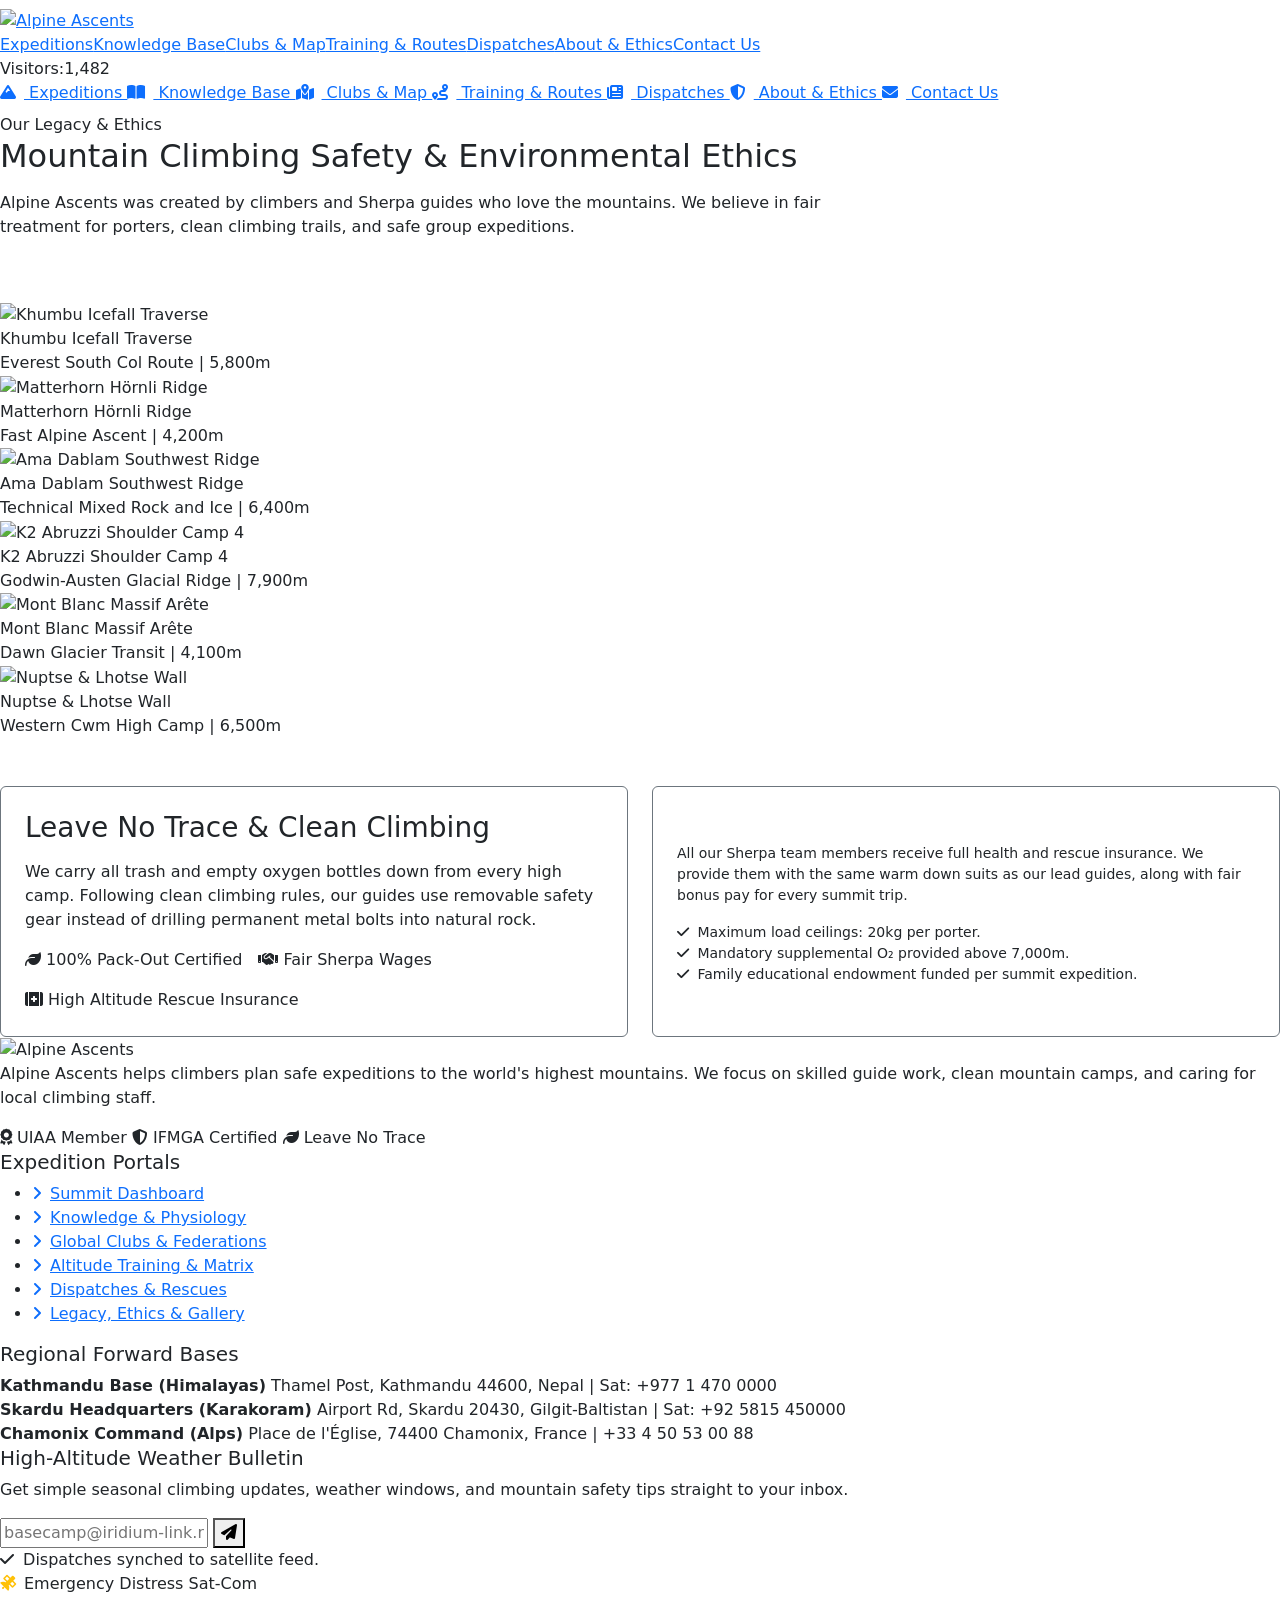
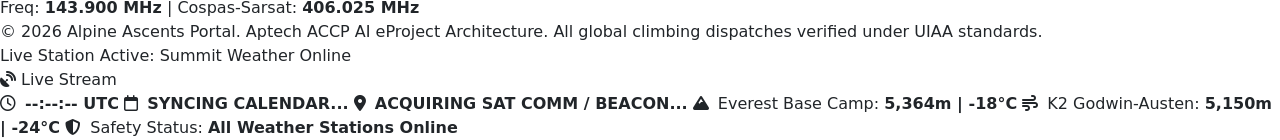
==== about.html @ d7d752aa "Add files via upload" ====
<!DOCTYPE html>
<html lang="en">
<head>
  <meta charset="UTF-8">
  <meta name="viewport" content="width=device-width, initial-scale=1.0">
  <title>Our Legacy, Mountain Ethics & Sherpa Welfare | Alpine Ascents</title>
  <link rel="icon" type="image/x-icon" href="favicon.ico">
  <link rel="icon" type="image/svg+xml" href="assets/img/logos/favicon.svg">
  <link rel="icon" type="image/png" sizes="32x32" href="assets/img/logos/favicon-32.png">
  <link rel="icon" type="image/png" sizes="16x16" href="assets/img/logos/favicon-16.png">
  <link rel="apple-touch-icon" sizes="180x180" href="assets/img/logos/favicon-180.png">
  <link rel="preconnect" href="https://fonts.googleapis.com">
  <link rel="preconnect" href="https://fonts.gstatic.com" crossorigin>
  <link href="https://fonts.googleapis.com/css2?family=Outfit:wght@400;500;600;700;800&family=Work+Sans:wght@400;500;600;700&display=swap" rel="stylesheet">
  <link href="https://cdn.jsdelivr.net/npm/bootstrap@5.3.3/dist/css/bootstrap.min.css" rel="stylesheet">
  <link rel="stylesheet" href="https://cdnjs.cloudflare.com/ajax/libs/font-awesome/6.5.1/css/all.min.css">
  <link rel="stylesheet" href="https://unpkg.com/leaflet@1.9.4/dist/leaflet.css">
  <link rel="stylesheet" href="assets/css/style.css?v=20261029_fix_v3">
  <link rel="stylesheet" href="assets/css/about.css">
</head>
<body>
    <header class="navbar">
    <div class="nav-box">
      <a href="index.html" class="logo-box"  aria-label="Alpine Ascents">
        <img src="assets/img/logos/navbar-logo.svg" alt="Alpine Ascents" class="site-logo">
      </a>
      <nav class="nav-links d-none d-xl-flex">
        <a href="index.html" class="nav-item" data-target="home-page">Expeditions</a>
        <a href="knowledge.html" class="nav-item" data-target="info-page">Knowledge Base</a>
        <a href="clubs.html" class="nav-item" data-target="map-page">Clubs &amp; Map</a>
        <a href="training.html" class="nav-item" data-target="training-page">Training &amp; Routes</a>
        <a href="stories.html" class="nav-item" data-target="stories-page">Dispatches</a>
        <a href="about.html" class="nav-item active" data-target="about-page">About &amp; Ethics</a>
        <a href="contact.html" class="nav-item" data-target="contact-page">Contact Us</a>
      </nav>
      <div class="nav-right-cluster">
        <div class="counter-badge d-none d-sm-flex">
          <span class="dot-yellow"></span>
          <span>Visitors:</span>
          <span id="visitor-counter" class="counter-number">1,482</span>
        </div>
        <button id="menu-button" class="menu-btn d-xl-none" aria-label="Toggle navigation">
          <i class="fa-solid fa-bars"></i>
        </button>
      </div>
      <div id="mobile-menu" class="mobile-box">
        <div class="mobile-counter-box d-sm-none">
          <span class="dot-yellow"></span>
          <span>Visitors: <strong id="mobile-counter" class="counter-number">1,482</strong></span>
        </div>
        <a href="index.html" class="mobile-link" data-target="home-page">
          <i class="fa-solid fa-mountain me-2"></i> Expeditions
        </a>
        <a href="knowledge.html" class="mobile-link" data-target="info-page">
          <i class="fa-solid fa-book-open me-2"></i> Knowledge Base
        </a>
        <a href="clubs.html" class="mobile-link" data-target="map-page">
          <i class="fa-solid fa-map-location-dot me-2"></i> Clubs &amp; Map
        </a>
        <a href="training.html" class="mobile-link" data-target="training-page">
          <i class="fa-solid fa-route me-2"></i> Training &amp; Routes
        </a>
        <a href="stories.html" class="mobile-link" data-target="stories-page">
          <i class="fa-solid fa-newspaper me-2"></i> Dispatches
        </a>
        <a href="about.html" class="mobile-link active" data-target="about-page">
          <i class="fa-solid fa-shield-halved me-2"></i> About &amp; Ethics
        </a>
        <a href="contact.html" class="mobile-link" data-target="contact-page">
          <i class="fa-solid fa-envelope me-2"></i> Contact Us
        </a>
      </div>
    </div>
  </header>
  <main>
    <section id="about-page" class="spa-view-section">
      <div class="section-inner-container">
        <div class="row align-items-center mb-5">
          <div class="col-lg-8">
            <div class="map-headline-label">Our Legacy & Ethics</div>
            <h2 class="section-heading mb-3">Mountain Climbing Safety & Environmental Ethics</h2>
            <p class="article-summary fs-6">
              Alpine Ascents was created by climbers and Sherpa guides who love the mountains. We believe in fair treatment for porters, clean climbing trails, and safe group expeditions.
            </p>
          </div>
        </div>
        <div class="gallery-grid mb-5">
          <div class="gallery-card-item"
               data-title="Khumbu Icefall Traverse"
               data-sub="Everest South Col Route | 5,800m"
               data-range="Khumbu Himal, Mahalangur Range, Nepal"
               data-grade="Alpine Glacial Transit | Grade IV"
               data-altitude="5,800m Base Transit"
               data-safety="Strict 03:00 departure to avoid falling ice and glacier melt. 100% waste pack-out verified."
               data-desc="The Khumbu Icefall is the main passage connecting Everest Base Camp to Camp 1. Climbers cross moving ice blocks and deep crevasses using aluminium ladders early in the morning before the sun melts the ice."
               data-peak="Everest (8,848m)">
            <img src="assets/img/peaks/khumbu.jpg" alt="Khumbu Icefall Traverse">
            <div class="gallery-card-overlay">
              <div class="gallery-photo-title">Khumbu Icefall Traverse</div>
              <div class="gallery-photo-sub">Everest South Col Route | 5,800m</div>
            </div>
          </div>
          <div class="gallery-card-item"
               data-title="Matterhorn Hörnli Ridge"
               data-sub="Fast Alpine Ascent | 4,200m"
               data-range="Pennine Alps, Switzerland &amp; Italy Border"
               data-grade="Mixed Rock &amp; Arête | Grade AD / III+"
               data-altitude="4,478m Summit Pyramidal Massif"
               data-safety="Clean climbing protocol: removable nuts &amp; cams only. Zero permanent rock defacement."
               data-desc="The classic Hornli Ridge has exciting rock climbing along steep steps. After passing the small Solvay emergency hut at 4,003m, climbers use fixed safety ropes to reach the summit, always following clean climbing rules."
               data-peak="Matterhorn (4,478m)">
            <img src="assets/img/peaks/matterhorn.jpg" alt="Matterhorn Hörnli Ridge">
            <div class="gallery-card-overlay">
              <div class="gallery-photo-title">Matterhorn Hörnli Ridge</div>
              <div class="gallery-photo-sub">Fast Alpine Ascent | 4,200m</div>
            </div>
          </div>
          <div class="gallery-card-item"
               data-title="Ama Dablam Southwest Ridge"
               data-sub="Technical Mixed Rock and Ice | 6,400m"
               data-range="Khumbu Himal, Sagarmatha National Park, Nepal"
               data-grade="Steep Granite &amp; Ice | Grade TD / 5.9 / WI4"
               data-altitude="6,812m Technical Summit"
               data-safety="Full end-of-season fixed line recovery. Fair Sherpa wages with shared expedition profit bonuses."
               data-desc="Known as the 'Matterhorn of the Himalayas', Ama Dablam is a beautiful and technical mountain. The route involves steep rock climbing up the Yellow Tower, narrow snow ridges, and ice walls leading to the summit."
               data-peak="Ama Dablam (6,812m)">
            <img src="assets/img/peaks/amadablam.jpg" alt="Ama Dablam Southwest Ridge">
            <div class="gallery-card-overlay">
              <div class="gallery-photo-title">Ama Dablam Southwest Ridge</div>
              <div class="gallery-photo-sub">Technical Mixed Rock and Ice | 6,400m</div>
            </div>
          </div>
          <div class="gallery-card-item"
               data-title="K2 Abruzzi Shoulder Camp 4"
               data-sub="Godwin-Austen Glacial Ridge | 7,900m"
               data-range="Karakoram Range, Gilgit-Baltistan, Pakistan"
               data-grade="Extreme 8000m Siege | Grade VI / Death Zone"
               data-altitude="8,611m Savage Mountain"
               data-safety="Mandatory empty oxygen bottle pack-out. Real-time satellite GPS tracking and radio support."
               data-desc="Located high on the shoulder of K2 above the Black Pyramid, Camp 4 is the final camp before the summit push. Climbers face freezing temperatures and strong winds as they climb through the famous Bottleneck section."
               data-peak="K2 (8,611m)">
            <img src="assets/img/peaks/k2.jpg" alt="K2 Abruzzi Shoulder Camp 4">
            <div class="gallery-card-overlay">
              <div class="gallery-photo-title">K2 Abruzzi Shoulder Camp 4</div>
              <div class="gallery-photo-sub">Godwin-Austen Glacial Ridge | 7,900m</div>
            </div>
          </div>
          <div class="gallery-card-item"
               data-title="Mont Blanc Massif Arête"
               data-sub="Dawn Glacier Transit | 4,100m"
               data-range="Graian Alps, France &amp; Italy Border"
               data-grade="High Alpine Glacial Ridge | Grade PD+"
               data-altitude="4,809m Highest Peak in Western Europe"
               data-safety="Refuge environmental rules. Early dawn climb to avoid falling rocks in the gully."
               data-desc="This famous snow ridge stands high above the Chamonix Valley. Climbers cross snow bridges and wide glaciers while staying roped together for safety."
               data-peak="Mont Blanc (4,810m)">
            <img src="assets/img/peaks/montblanc.jpg" alt="Mont Blanc Massif Arête">
            <div class="gallery-card-overlay">
              <div class="gallery-photo-title">Mont Blanc Massif Arête</div>
              <div class="gallery-photo-sub">Dawn Glacier Transit | 4,100m</div>
            </div>
          </div>
          <div class="gallery-card-item"
               data-title="Nuptse &amp; Lhotse Wall"
               data-sub="Western Cwm High Camp | 6,500m"
               data-range="Mahalangur Himal, Khumbu, Nepal"
               data-grade="Blue Ice Face &amp; Geneva Spur | Grade TD"
               data-altitude="8,516m Lhotse Summit Wall"
               data-safety="Clean Mountain Project waste deposits. Sacred cultural respect for Sherpa cairns."
               data-desc="This massive wall of blue ice stands directly above Camp 2. Climbers use crampons and ice axes to climb the steep frozen slope up to Camp 3 on the way to Everest and Lhotse."
               data-peak="Lhotse (8,516m)">
            <img src="assets/img/peaks/lhotse.jpg" alt="Nuptse &amp; Lhotse Wall">
            <div class="gallery-card-overlay">
              <div class="gallery-photo-title">Nuptse &amp; Lhotse Wall</div>
              <div class="gallery-photo-sub">Western Cwm High Camp | 6,500m</div>
            </div>
          </div>
        </div>
        <div class="calculator-box">
          <div class="row g-4 align-items-stretch">
            <div class="col-lg-6">
              <div class="ethics-card p-4 rounded border border-secondary h-100" 
                   data-title="Leave No Trace &amp; Clean Climbing Charter"
                   data-sub="UIAA Environmental Protection Standard"
                   data-range="Global Eight-Thousanders &amp; Alpine Ranges"
                   data-grade="Environmental Protocol &amp; Zero Footprint"
                   data-altitude="All High Altitude Staging Camps"
                   data-safety="100% Waste Pack-Out | Biopack System | Gear Recovery"
                   data-desc="We carry all trash and empty oxygen bottles down from every high camp. Following clean climbing rules, our guides use removable safety gear instead of drilling permanent metal bolts into natural rock. Every expedition team deposits environmental bonds to guarantee complete ecological restoration of high altitude staging grounds.">
                <h3 class="section-heading fs-3 mb-3">Leave No Trace &amp; Clean Climbing</h3>
                <p class="article-summary mb-3">
                  We carry all trash and empty oxygen bottles down from every high camp. Following clean climbing rules, our guides use removable safety gear instead of drilling permanent metal bolts into natural rock.
                </p>
                <div class="d-flex gap-3 flex-wrap">
                  <div class="article-tag tag-ochre"><i class="fa-solid fa-leaf"></i> 100% Pack-Out Certified</div>
                  <div class="article-tag tag-ochre"><i class="fa-solid fa-handshake"></i> Fair Sherpa Wages</div>
                  <div class="article-tag tag-ochre"><i class="fa-solid fa-kit-medical"></i> High Altitude Rescue Insurance</div>
                </div>
              </div>
            </div>
            <div class="col-lg-6">
              <div class="ethics-card p-4 rounded border border-secondary h-100" 
                   data-title="Sherpa Porter Welfare Protocol"
                   data-sub="Fair Pay, Medical Care &amp; Human Dignity"
                   data-range="Himalayas &amp; Karakoram Expedition Corridors"
                   data-grade="Humanitarian Mountain Charter"
                   data-altitude="Base Camp to High Summit Zones (8,000m+)"
                   data-safety="20kg Load Ceilings | Supplemental O₂ Above 7,000m | Family Educational Endowments"
                   data-desc="All our Sherpa team members receive full health and rescue insurance. We provide them with the same warm down suits as our lead guides, along with fair bonus pay for every summit trip. We enforce a strict 20kg maximum load ceiling per porter, provide mandatory supplemental oxygen above 7,000m, and fund children educational endowments for all staff on our summit expeditions.">
                <h5 class="fw-bold text-white mb-2"><i class="fa-solid fa-mountain-sun text-ochre me-2"></i> Sherpa Porter Welfare Protocol</h5>
                <p class="small mb-3 about-text-lead">
                  All our Sherpa team members receive full health and rescue insurance. We provide them with the same warm down suits as our lead guides, along with fair bonus pay for every summit trip.
                </p>
                <div class="small about-text-body">
                  <i class="fa-solid fa-check text-ochre me-1"></i> Maximum load ceilings: 20kg per porter.<br>
                  <i class="fa-solid fa-check text-ochre me-1"></i> Mandatory supplemental O₂ provided above 7,000m.<br>
                  <i class="fa-solid fa-check text-ochre me-1"></i> Family educational endowment funded per summit expedition.
                </div>
              </div>
            </div>
          </div>
        </div>
      </div>
    </section>
  </main>
  <footer class="footer">
    <div class="footer-grid">
      <div class="footer-about">
        <div class="footer-logo">
          <img src="assets/img/logos/main-logo.svg" alt="Alpine Ascents" class="footer-logo-img">
        </div>
        <p class="footer-text">
          Alpine Ascents helps climbers plan safe expeditions to the world's highest mountains. We focus on skilled guide work, clean mountain camps, and caring for local climbing staff.
        </p>
        <div class="footer-badges">
          <span class="cert-badge"><i class="fa-solid fa-award text-emerald"></i> UIAA Member</span>
          <span class="cert-badge"><i class="fa-solid fa-shield-halved text-emerald"></i> IFMGA Certified</span>
          <span class="cert-badge"><i class="fa-solid fa-leaf text-emerald"></i> Leave No Trace</span>
        </div>
      </div>
      <div class="footer-links">
        <h5 class="footer-title">Expedition Portals</h5>
        <ul class="footer-menu">
          <li><a href="index.html"><i class="fa-solid fa-angle-right me-2 text-emerald"></i>Summit Dashboard</a></li>
          <li><a href="knowledge.html"><i class="fa-solid fa-angle-right me-2 text-emerald"></i>Knowledge &amp; Physiology</a></li>
          <li><a href="clubs.html"><i class="fa-solid fa-angle-right me-2 text-emerald"></i>Global Clubs &amp; Federations</a></li>
          <li><a href="training.html"><i class="fa-solid fa-angle-right me-2 text-emerald"></i>Altitude Training &amp; Matrix</a></li>
          <li><a href="stories.html"><i class="fa-solid fa-angle-right me-2 text-emerald"></i>Dispatches &amp; Rescues</a></li>
          <li><a href="about.html"><i class="fa-solid fa-angle-right me-2 text-emerald"></i>Legacy, Ethics &amp; Gallery</a></li>
        </ul>
      </div>
      <div class="footer-camps">
        <h5 class="footer-title">Regional Forward Bases</h5>
        <div class="camp-item">
          <strong>Kathmandu Base (Himalayas)</strong>
          <span>Thamel Post, Kathmandu 44600, Nepal | Sat: +977 1 470 0000</span>
        </div>
        <div class="camp-item">
          <strong>Skardu Headquarters (Karakoram)</strong>
          <span>Airport Rd, Skardu 20430, Gilgit-Baltistan | Sat: +92 5815 450000</span>
        </div>
        <div class="camp-item">
          <strong>Chamonix Command (Alps)</strong>
          <span>Place de l'Église, 74400 Chamonix, France | +33 4 50 53 00 88</span>
        </div>
      </div>
      <div class="footer-signup">
        <h5 class="footer-title">High-Altitude Weather Bulletin</h5>
        <p class="footer-text">
          Get simple seasonal climbing updates, weather windows, and mountain safety tips straight to your inbox.
        </p>
        <div class="subscribe-box">
          <input type="email" placeholder="basecamp@iridium-link.net" class="subscribe-input" id="email-input">
          <button class="btn-emerald-sm" type="button" onclick="handleSubscribe()"><i class="fa-solid fa-paper-plane"></i></button>
        </div>
        <div id="subscribe-alert" class="sub-alert-text">
          <i class="fa-solid fa-check text-emerald me-1"></i> Dispatches synched to satellite feed.
        </div>
        <div class="alert-box">
          <div class="satcom-label"><i class="fa-solid fa-satellite text-warning me-2"></i>Emergency Distress Sat-Com</div>
          <div class="satcom-freq">Freq: <strong>143.900 MHz</strong> | Cospas-Sarsat: <strong>406.025 MHz</strong></div>
        </div>
      </div>
    </div>
    <div class="footer-bottom">
      <div class="copyright">
        &copy; 2026 Alpine Ascents Portal. Aptech ACCP AI eProject Architecture. All global climbing dispatches verified under UIAA standards.
      </div>
      <div class="status-text">
        <span class="status-indicator-live"></span> Live Station Active: Summit Weather Online
      </div>
    </div>
  </footer>
    <div class="modal fade" id="card-modal" tabindex="-1" aria-hidden="true">
    <div class="modal-dialog modal-dialog-centered modal-dialog-scrollable modal-lg">
      <div class="modal-content modal-dialog-glass p-3 p-md-4">
        <div class="modal-header border-0 pb-0">
          <div>
            <div id="modal-card-tag" class="map-headline-label">High-Altitude Expedition Focus</div>
            <h4 class="modal-title fw-bold text-white mb-1" id="modal-card-title">Card Title</h4>
            <div class="gallery-photo-sub" id="modal-card-subtitle">Route &amp; Altitude</div>
          </div>
          <button type="button" class="btn-close btn-close-white" data-bs-dismiss="modal" aria-label="Close"></button>
        </div>
        <div class="modal-body pt-3">
          <div class="mb-3 text-center" id="modal-card-media-box">
            <img id="modal-card-image" src="" alt="Card Image" class="modal-card-img">
          </div>
          <p class="article-summary fs-6 mb-3" id="modal-card-description">
            Description goes here...
          </p>
          <div class="p-3 rounded border border-secondary mb-2" id="modal-card-meta-box">
            <div class="row g-2 small text-light">
              <div class="col-sm-6" id="modal-meta-range"><strong>Mountain Range:</strong> <span class="text-white">--</span></div>
              <div class="col-sm-6" id="modal-meta-grade"><strong>Technical Grade:</strong> <span class="text-white">--</span></div>
              <div class="col-sm-6" id="modal-meta-altitude"><strong>Peak Elevation:</strong> <span class="text-white">--</span></div>
              <div class="col-sm-6" id="modal-meta-safety"><strong>Ethics &amp; Safety:</strong> <span class="text-white">--</span></div>
            </div>
          </div>
        </div>
        <div class="modal-footer modal-card-footer border-top border-secondary pt-3 pb-0 px-0">
          <div class="d-flex flex-wrap align-items-center justify-content-between gap-3 w-100">
            <span class="small text-muted" id="modal-card-footer-note"><i class="fa-solid fa-shield-halved text-ochre me-1"></i> Verified UIAA Alpine Expedition Protocol</span>
            <div class="modal-btn-cluster d-flex flex-wrap align-items-center gap-2">
              <button type="button" class="btn-outline modal-action-btn-item" data-bs-dismiss="modal">Close</button>
              <button type="button" class="btn-main modal-action-btn-item" id="modal-action-btn">Plan Expedition</button>
            </div>
          </div>
        </div>
      </div>
    </div>
  </div>
  <div class="modal fade" id="booking-modal" tabindex="-1" aria-hidden="true">
    <div class="modal-dialog modal-dialog-centered modal-dialog-scrollable modal-lg">
      <div class="modal-content modal-dialog-glass p-4">
        <div class="modal-header border-0 pb-0">
          <h4 class="modal-title fw-bold text-white">Book High-Altitude Expedition</h4>
          <button type="button" class="btn-close btn-close-white" data-bs-dismiss="modal" aria-label="Close"></button>
        </div>
        <div class="modal-body">
          <form id="booking-form">
            <div class="row g-3">
              <div class="col-md-6">
                <label class="form-label text-muted small fw-semibold">Target Peak</label>
                <select class="input-box" id="peak-dropdown" required>
                  <option value="K2 (8,611m)" selected>K2 / Godwin-Austen (8,611m) [Abruzzi Spur]</option>
                  <option value="Everest (8,848m)">Mount Everest (8,848m) [South Col]</option>
                  <option value="Ama Dablam (6,812m)">Ama Dablam (6,812m) [SW Ridge]</option>
                  <option value="Matterhorn (4,478m)">Matterhorn (4,478m) [H&ouml;rnli Ridge]</option>
                  <option value="Broad Peak (8,051m)">Broad Peak (8,051m) [West Ridge]</option>
                  <option value="Mont Blanc (4,810m)">Mont Blanc (4,810m) [Go&ucirc;ter Ridge]</option>
                  <option value="Lhotse (8,516m)">Lhotse (8,516m) [South Face]</option>
                  <option value="Annapurna I (8,091m)">Annapurna I (8,091m) [North Face]</option>
                </select>
              </div>
              <div class="col-md-6">
                <label class="form-label text-muted small fw-semibold">Expedition Season</label>
                <select class="input-box" required>
                  <option selected>Post-Monsoon Alpine Window (Autumn 2026)</option>
                  <option>Spring 2026 (Pre-Monsoon Window)</option>
                  <option>Summer 2026 (Karakoram Season)</option>
                  <option>Winter 2026/27 (Winter Climbing Season)</option>
                </select>
              </div>
              <div class="col-md-6">
                <label class="form-label text-muted small fw-semibold">Full Legal Name</label>
                <input type="text" class="input-box" placeholder="Reinhold Messner" required>
              </div>
              <div class="col-md-6">
                <label class="form-label text-muted small fw-semibold">Contact Email</label>
                <input type="email" class="input-box" placeholder="lead.guide@chamonix-alpinist.com" required>
              </div>
              <div class="col-12">
                <label class="form-label text-muted small fw-semibold">Prior High-Altitude Experience & Certifications</label>
                <textarea class="input-box" rows="3" placeholder="Detail 7,000m+ ascent logs, technical mixed grades (e.g., WI5/M6), glacier crevasse arrest certs, and alpine endurance history..." required></textarea>
              </div>
              <div class="col-12 text-end mt-4">
                <button type="button" class="btn-outline me-2" data-bs-dismiss="modal">Cancel</button>
                <button type="submit" class="btn-main">Submit Application</button>
              </div>
            </div>
          </form>
          <div id="success-message" class="mt-3 p-3 rounded border border-ochre text-ochre booking-success-box">
            <i class="fa-solid fa-circle-check me-2"></i> Application received. Our Chief Medical & Logistics Officer will review your prior ascent logs within 24 hours.
          </div>
        </div>
      </div>
    </div>
  </div>
  <div class="bottom-bar">
    <div class="bar-label">
      <i class="fa-solid fa-satellite-dish"></i> Live Stream
    </div>
    <div class="bar-scroll">
      <span class="bar-item"><i class="fa-regular fa-clock me-1"></i> <strong id="clock-time">--:--:-- UTC</strong></span>
      <span class="bar-item"><i class="fa-regular fa-calendar me-1"></i> <strong id="clock-date">SYNCING CALENDAR...</strong></span>
      <span class="bar-item"><i class="fa-solid fa-location-dot me-1"></i> <strong id="current-location">ACQUIRING SAT COMM / BEACON...</strong></span>
      <span class="bar-item"><i class="fa-solid fa-mountain me-1"></i> Everest Base Camp: <strong>5,364m | -18°C</strong></span>
      <span class="bar-item"><i class="fa-solid fa-wind me-1"></i> K2 Godwin-Austen: <strong>5,150m | -24°C</strong></span>
      <span class="bar-item"><i class="fa-solid fa-shield-halved me-1"></i> Safety Status: <strong>All Weather Stations Online</strong></span>
    </div>
  </div>
  <script src="https://code.jquery.com/jquery-3.7.1.min.js"></script>
  <script src="https://cdn.jsdelivr.net/npm/bootstrap@5.3.3/dist/js/bootstrap.bundle.min.js"></script>
  <script src="https://unpkg.com/leaflet@1.9.4/dist/leaflet.js"></script>
  <script src="assets/js/main.js?v=20261024_dynamic_v1"></script>
</body>
</html>
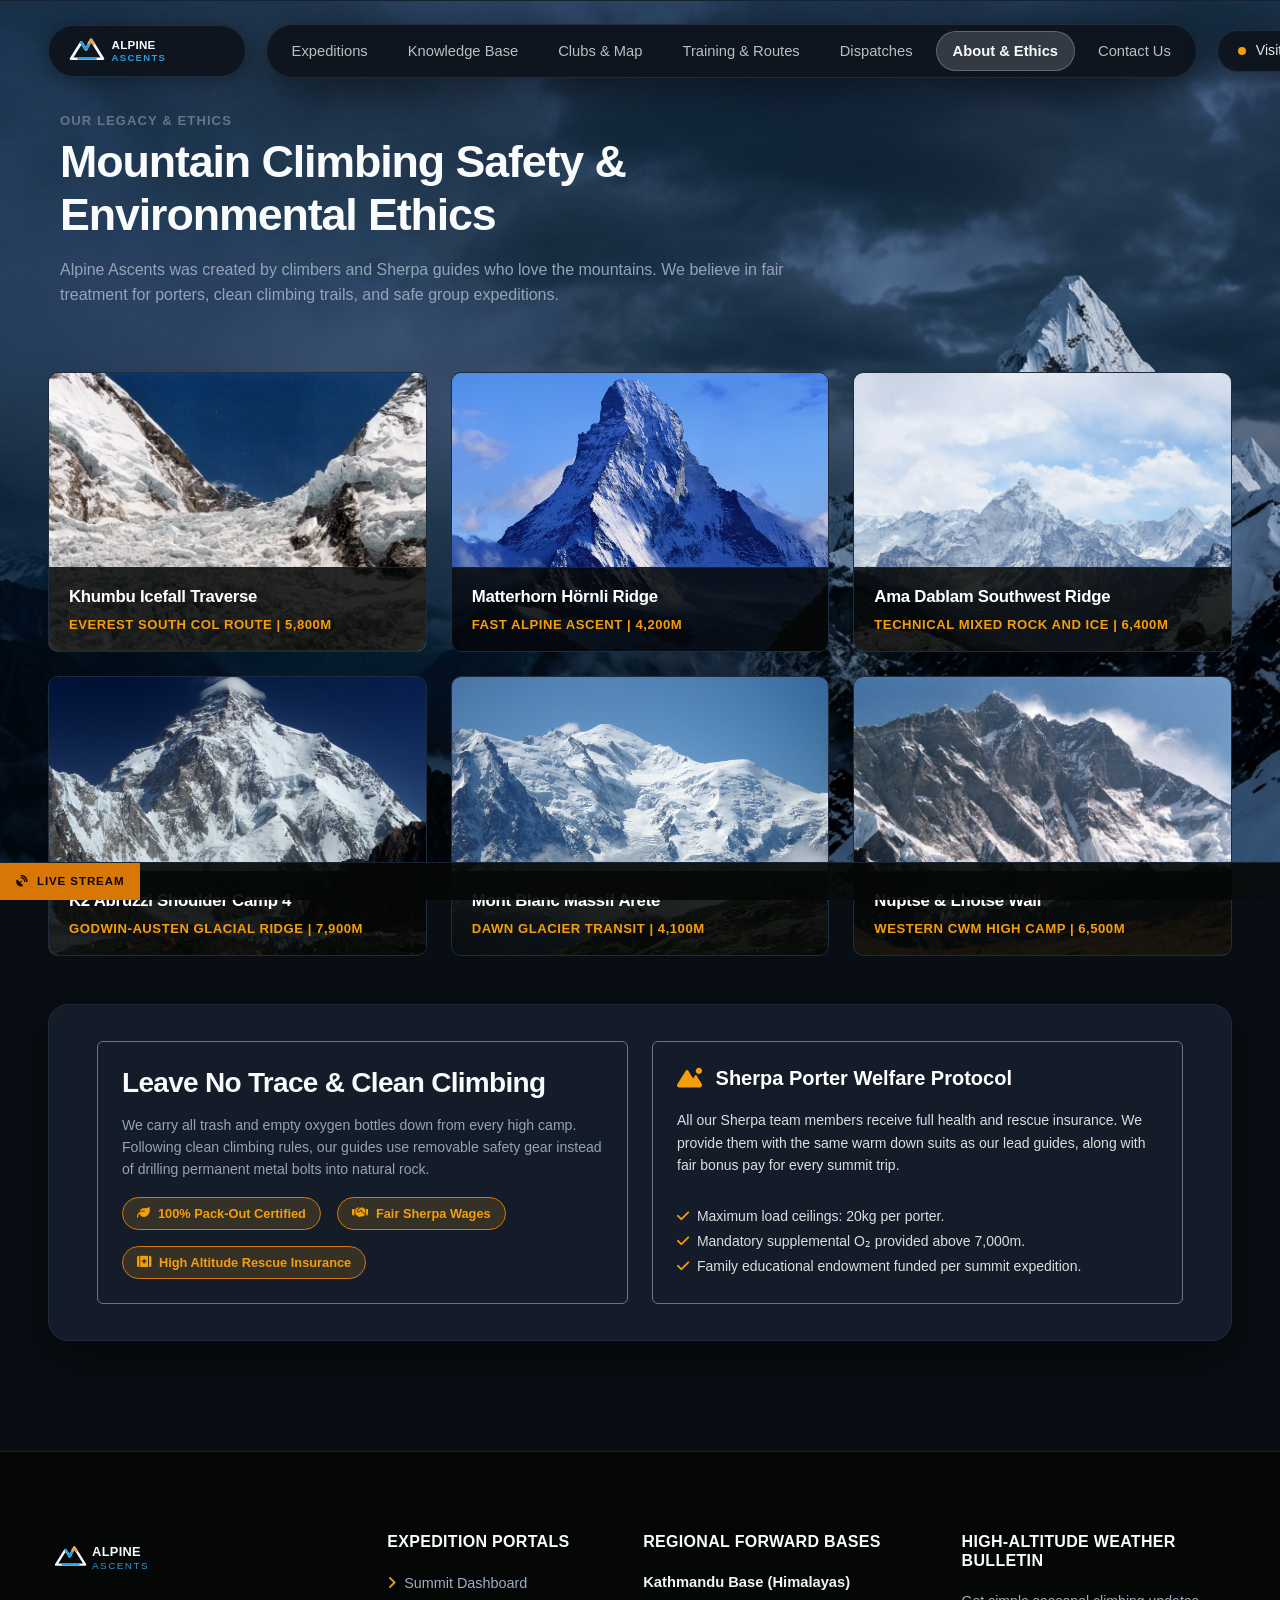
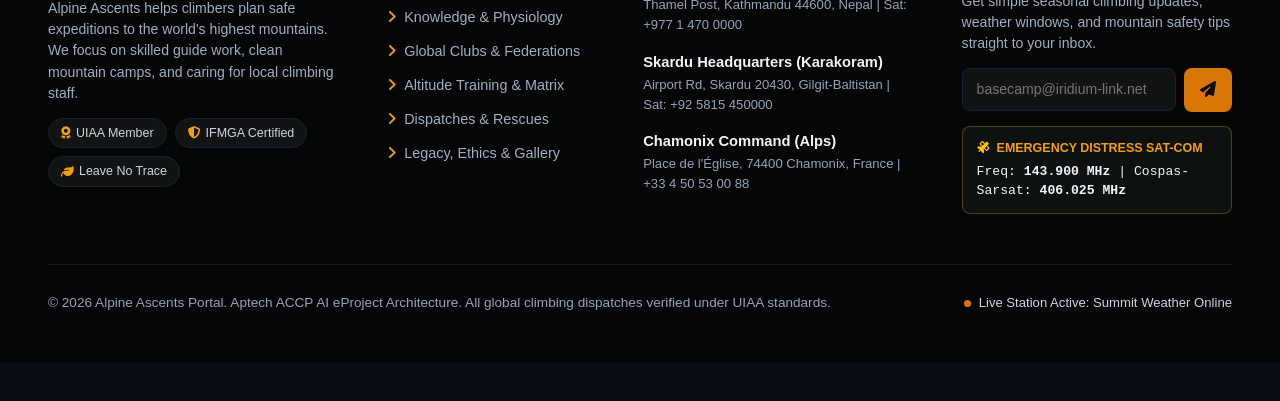
==== commit 73372f00: "Add files via upload" ====
--- a/about.html
+++ b/about.html
@@ -1,408 +1,408 @@
-<!DOCTYPE html>
-<html lang="en">
-<head>
-  <meta charset="UTF-8">
-  <meta name="viewport" content="width=device-width, initial-scale=1.0">
-  <title>Our Legacy, Mountain Ethics & Sherpa Welfare | Alpine Ascents</title>
-  <link rel="icon" type="image/x-icon" href="favicon.ico">
-  <link rel="icon" type="image/svg+xml" href="assets/img/logos/favicon.svg">
-  <link rel="icon" type="image/png" sizes="32x32" href="assets/img/logos/favicon-32.png">
-  <link rel="icon" type="image/png" sizes="16x16" href="assets/img/logos/favicon-16.png">
-  <link rel="apple-touch-icon" sizes="180x180" href="assets/img/logos/favicon-180.png">
-  <link rel="preconnect" href="https://fonts.googleapis.com">
-  <link rel="preconnect" href="https://fonts.gstatic.com" crossorigin>
-  <link href="https://fonts.googleapis.com/css2?family=Outfit:wght@400;500;600;700;800&family=Work+Sans:wght@400;500;600;700&display=swap" rel="stylesheet">
-  <link href="https://cdn.jsdelivr.net/npm/bootstrap@5.3.3/dist/css/bootstrap.min.css" rel="stylesheet">
-  <link rel="stylesheet" href="https://cdnjs.cloudflare.com/ajax/libs/font-awesome/6.5.1/css/all.min.css">
-  <link rel="stylesheet" href="https://unpkg.com/leaflet@1.9.4/dist/leaflet.css">
-  <link rel="stylesheet" href="assets/css/style.css?v=20261029_fix_v3">
-  <link rel="stylesheet" href="assets/css/about.css">
-</head>
-<body>
-    <header class="navbar">
-    <div class="nav-box">
-      <a href="index.html" class="logo-box"  aria-label="Alpine Ascents">
-        <img src="assets/img/logos/navbar-logo.svg" alt="Alpine Ascents" class="site-logo">
-      </a>
-      <nav class="nav-links d-none d-xl-flex">
-        <a href="index.html" class="nav-item" data-target="home-page">Expeditions</a>
-        <a href="knowledge.html" class="nav-item" data-target="info-page">Knowledge Base</a>
-        <a href="clubs.html" class="nav-item" data-target="map-page">Clubs &amp; Map</a>
-        <a href="training.html" class="nav-item" data-target="training-page">Training &amp; Routes</a>
-        <a href="stories.html" class="nav-item" data-target="stories-page">Dispatches</a>
-        <a href="about.html" class="nav-item active" data-target="about-page">About &amp; Ethics</a>
-        <a href="contact.html" class="nav-item" data-target="contact-page">Contact Us</a>
-      </nav>
-      <div class="nav-right-cluster">
-        <div class="counter-badge d-none d-sm-flex">
-          <span class="dot-yellow"></span>
-          <span>Visitors:</span>
-          <span id="visitor-counter" class="counter-number">1,482</span>
-        </div>
-        <button id="menu-button" class="menu-btn d-xl-none" aria-label="Toggle navigation">
-          <i class="fa-solid fa-bars"></i>
-        </button>
-      </div>
-      <div id="mobile-menu" class="mobile-box">
-        <div class="mobile-counter-box d-sm-none">
-          <span class="dot-yellow"></span>
-          <span>Visitors: <strong id="mobile-counter" class="counter-number">1,482</strong></span>
-        </div>
-        <a href="index.html" class="mobile-link" data-target="home-page">
-          <i class="fa-solid fa-mountain me-2"></i> Expeditions
-        </a>
-        <a href="knowledge.html" class="mobile-link" data-target="info-page">
-          <i class="fa-solid fa-book-open me-2"></i> Knowledge Base
-        </a>
-        <a href="clubs.html" class="mobile-link" data-target="map-page">
-          <i class="fa-solid fa-map-location-dot me-2"></i> Clubs &amp; Map
-        </a>
-        <a href="training.html" class="mobile-link" data-target="training-page">
-          <i class="fa-solid fa-route me-2"></i> Training &amp; Routes
-        </a>
-        <a href="stories.html" class="mobile-link" data-target="stories-page">
-          <i class="fa-solid fa-newspaper me-2"></i> Dispatches
-        </a>
-        <a href="about.html" class="mobile-link active" data-target="about-page">
-          <i class="fa-solid fa-shield-halved me-2"></i> About &amp; Ethics
-        </a>
-        <a href="contact.html" class="mobile-link" data-target="contact-page">
-          <i class="fa-solid fa-envelope me-2"></i> Contact Us
-        </a>
-      </div>
-    </div>
-  </header>
-  <main>
-    <section id="about-page" class="spa-view-section">
-      <div class="section-inner-container">
-        <div class="row align-items-center mb-5">
-          <div class="col-lg-8">
-            <div class="map-headline-label">Our Legacy & Ethics</div>
-            <h2 class="section-heading mb-3">Mountain Climbing Safety & Environmental Ethics</h2>
-            <p class="article-summary fs-6">
-              Alpine Ascents was created by climbers and Sherpa guides who love the mountains. We believe in fair treatment for porters, clean climbing trails, and safe group expeditions.
-            </p>
-          </div>
-        </div>
-        <div class="gallery-grid mb-5">
-          <div class="gallery-card-item"
-               data-title="Khumbu Icefall Traverse"
-               data-sub="Everest South Col Route | 5,800m"
-               data-range="Khumbu Himal, Mahalangur Range, Nepal"
-               data-grade="Alpine Glacial Transit | Grade IV"
-               data-altitude="5,800m Base Transit"
-               data-safety="Strict 03:00 departure to avoid falling ice and glacier melt. 100% waste pack-out verified."
-               data-desc="The Khumbu Icefall is the main passage connecting Everest Base Camp to Camp 1. Climbers cross moving ice blocks and deep crevasses using aluminium ladders early in the morning before the sun melts the ice."
-               data-peak="Everest (8,848m)">
-            <img src="assets/img/peaks/khumbu.jpg" alt="Khumbu Icefall Traverse">
-            <div class="gallery-card-overlay">
-              <div class="gallery-photo-title">Khumbu Icefall Traverse</div>
-              <div class="gallery-photo-sub">Everest South Col Route | 5,800m</div>
-            </div>
-          </div>
-          <div class="gallery-card-item"
-               data-title="Matterhorn Hörnli Ridge"
-               data-sub="Fast Alpine Ascent | 4,200m"
-               data-range="Pennine Alps, Switzerland &amp; Italy Border"
-               data-grade="Mixed Rock &amp; Arête | Grade AD / III+"
-               data-altitude="4,478m Summit Pyramidal Massif"
-               data-safety="Clean climbing protocol: removable nuts &amp; cams only. Zero permanent rock defacement."
-               data-desc="The classic Hornli Ridge has exciting rock climbing along steep steps. After passing the small Solvay emergency hut at 4,003m, climbers use fixed safety ropes to reach the summit, always following clean climbing rules."
-               data-peak="Matterhorn (4,478m)">
-            <img src="assets/img/peaks/matterhorn.jpg" alt="Matterhorn Hörnli Ridge">
-            <div class="gallery-card-overlay">
-              <div class="gallery-photo-title">Matterhorn Hörnli Ridge</div>
-              <div class="gallery-photo-sub">Fast Alpine Ascent | 4,200m</div>
-            </div>
-          </div>
-          <div class="gallery-card-item"
-               data-title="Ama Dablam Southwest Ridge"
-               data-sub="Technical Mixed Rock and Ice | 6,400m"
-               data-range="Khumbu Himal, Sagarmatha National Park, Nepal"
-               data-grade="Steep Granite &amp; Ice | Grade TD / 5.9 / WI4"
-               data-altitude="6,812m Technical Summit"
-               data-safety="Full end-of-season fixed line recovery. Fair Sherpa wages with shared expedition profit bonuses."
-               data-desc="Known as the 'Matterhorn of the Himalayas', Ama Dablam is a beautiful and technical mountain. The route involves steep rock climbing up the Yellow Tower, narrow snow ridges, and ice walls leading to the summit."
-               data-peak="Ama Dablam (6,812m)">
-            <img src="assets/img/peaks/amadablam.jpg" alt="Ama Dablam Southwest Ridge">
-            <div class="gallery-card-overlay">
-              <div class="gallery-photo-title">Ama Dablam Southwest Ridge</div>
-              <div class="gallery-photo-sub">Technical Mixed Rock and Ice | 6,400m</div>
-            </div>
-          </div>
-          <div class="gallery-card-item"
-               data-title="K2 Abruzzi Shoulder Camp 4"
-               data-sub="Godwin-Austen Glacial Ridge | 7,900m"
-               data-range="Karakoram Range, Gilgit-Baltistan, Pakistan"
-               data-grade="Extreme 8000m Siege | Grade VI / Death Zone"
-               data-altitude="8,611m Savage Mountain"
-               data-safety="Mandatory empty oxygen bottle pack-out. Real-time satellite GPS tracking and radio support."
-               data-desc="Located high on the shoulder of K2 above the Black Pyramid, Camp 4 is the final camp before the summit push. Climbers face freezing temperatures and strong winds as they climb through the famous Bottleneck section."
-               data-peak="K2 (8,611m)">
-            <img src="assets/img/peaks/k2.jpg" alt="K2 Abruzzi Shoulder Camp 4">
-            <div class="gallery-card-overlay">
-              <div class="gallery-photo-title">K2 Abruzzi Shoulder Camp 4</div>
-              <div class="gallery-photo-sub">Godwin-Austen Glacial Ridge | 7,900m</div>
-            </div>
-          </div>
-          <div class="gallery-card-item"
-               data-title="Mont Blanc Massif Arête"
-               data-sub="Dawn Glacier Transit | 4,100m"
-               data-range="Graian Alps, France &amp; Italy Border"
-               data-grade="High Alpine Glacial Ridge | Grade PD+"
-               data-altitude="4,809m Highest Peak in Western Europe"
-               data-safety="Refuge environmental rules. Early dawn climb to avoid falling rocks in the gully."
-               data-desc="This famous snow ridge stands high above the Chamonix Valley. Climbers cross snow bridges and wide glaciers while staying roped together for safety."
-               data-peak="Mont Blanc (4,810m)">
-            <img src="assets/img/peaks/montblanc.jpg" alt="Mont Blanc Massif Arête">
-            <div class="gallery-card-overlay">
-              <div class="gallery-photo-title">Mont Blanc Massif Arête</div>
-              <div class="gallery-photo-sub">Dawn Glacier Transit | 4,100m</div>
-            </div>
-          </div>
-          <div class="gallery-card-item"
-               data-title="Nuptse &amp; Lhotse Wall"
-               data-sub="Western Cwm High Camp | 6,500m"
-               data-range="Mahalangur Himal, Khumbu, Nepal"
-               data-grade="Blue Ice Face &amp; Geneva Spur | Grade TD"
-               data-altitude="8,516m Lhotse Summit Wall"
-               data-safety="Clean Mountain Project waste deposits. Sacred cultural respect for Sherpa cairns."
-               data-desc="This massive wall of blue ice stands directly above Camp 2. Climbers use crampons and ice axes to climb the steep frozen slope up to Camp 3 on the way to Everest and Lhotse."
-               data-peak="Lhotse (8,516m)">
-            <img src="assets/img/peaks/lhotse.jpg" alt="Nuptse &amp; Lhotse Wall">
-            <div class="gallery-card-overlay">
-              <div class="gallery-photo-title">Nuptse &amp; Lhotse Wall</div>
-              <div class="gallery-photo-sub">Western Cwm High Camp | 6,500m</div>
-            </div>
-          </div>
-        </div>
-        <div class="calculator-box">
-          <div class="row g-4 align-items-stretch">
-            <div class="col-lg-6">
-              <div class="ethics-card p-4 rounded border border-secondary h-100" 
-                   data-title="Leave No Trace &amp; Clean Climbing Charter"
-                   data-sub="UIAA Environmental Protection Standard"
-                   data-range="Global Eight-Thousanders &amp; Alpine Ranges"
-                   data-grade="Environmental Protocol &amp; Zero Footprint"
-                   data-altitude="All High Altitude Staging Camps"
-                   data-safety="100% Waste Pack-Out | Biopack System | Gear Recovery"
-                   data-desc="We carry all trash and empty oxygen bottles down from every high camp. Following clean climbing rules, our guides use removable safety gear instead of drilling permanent metal bolts into natural rock. Every expedition team deposits environmental bonds to guarantee complete ecological restoration of high altitude staging grounds.">
-                <h3 class="section-heading fs-3 mb-3">Leave No Trace &amp; Clean Climbing</h3>
-                <p class="article-summary mb-3">
-                  We carry all trash and empty oxygen bottles down from every high camp. Following clean climbing rules, our guides use removable safety gear instead of drilling permanent metal bolts into natural rock.
-                </p>
-                <div class="d-flex gap-3 flex-wrap">
-                  <div class="article-tag tag-ochre"><i class="fa-solid fa-leaf"></i> 100% Pack-Out Certified</div>
-                  <div class="article-tag tag-ochre"><i class="fa-solid fa-handshake"></i> Fair Sherpa Wages</div>
-                  <div class="article-tag tag-ochre"><i class="fa-solid fa-kit-medical"></i> High Altitude Rescue Insurance</div>
-                </div>
-              </div>
-            </div>
-            <div class="col-lg-6">
-              <div class="ethics-card p-4 rounded border border-secondary h-100" 
-                   data-title="Sherpa Porter Welfare Protocol"
-                   data-sub="Fair Pay, Medical Care &amp; Human Dignity"
-                   data-range="Himalayas &amp; Karakoram Expedition Corridors"
-                   data-grade="Humanitarian Mountain Charter"
-                   data-altitude="Base Camp to High Summit Zones (8,000m+)"
-                   data-safety="20kg Load Ceilings | Supplemental O₂ Above 7,000m | Family Educational Endowments"
-                   data-desc="All our Sherpa team members receive full health and rescue insurance. We provide them with the same warm down suits as our lead guides, along with fair bonus pay for every summit trip. We enforce a strict 20kg maximum load ceiling per porter, provide mandatory supplemental oxygen above 7,000m, and fund children educational endowments for all staff on our summit expeditions.">
-                <h5 class="fw-bold text-white mb-2"><i class="fa-solid fa-mountain-sun text-ochre me-2"></i> Sherpa Porter Welfare Protocol</h5>
-                <p class="small mb-3 about-text-lead">
-                  All our Sherpa team members receive full health and rescue insurance. We provide them with the same warm down suits as our lead guides, along with fair bonus pay for every summit trip.
-                </p>
-                <div class="small about-text-body">
-                  <i class="fa-solid fa-check text-ochre me-1"></i> Maximum load ceilings: 20kg per porter.<br>
-                  <i class="fa-solid fa-check text-ochre me-1"></i> Mandatory supplemental O₂ provided above 7,000m.<br>
-                  <i class="fa-solid fa-check text-ochre me-1"></i> Family educational endowment funded per summit expedition.
-                </div>
-              </div>
-            </div>
-          </div>
-        </div>
-      </div>
-    </section>
-  </main>
-  <footer class="footer">
-    <div class="footer-grid">
-      <div class="footer-about">
-        <div class="footer-logo">
-          <img src="assets/img/logos/main-logo.svg" alt="Alpine Ascents" class="footer-logo-img">
-        </div>
-        <p class="footer-text">
-          Alpine Ascents helps climbers plan safe expeditions to the world's highest mountains. We focus on skilled guide work, clean mountain camps, and caring for local climbing staff.
-        </p>
-        <div class="footer-badges">
-          <span class="cert-badge"><i class="fa-solid fa-award text-emerald"></i> UIAA Member</span>
-          <span class="cert-badge"><i class="fa-solid fa-shield-halved text-emerald"></i> IFMGA Certified</span>
-          <span class="cert-badge"><i class="fa-solid fa-leaf text-emerald"></i> Leave No Trace</span>
-        </div>
-      </div>
-      <div class="footer-links">
-        <h5 class="footer-title">Expedition Portals</h5>
-        <ul class="footer-menu">
-          <li><a href="index.html"><i class="fa-solid fa-angle-right me-2 text-emerald"></i>Summit Dashboard</a></li>
-          <li><a href="knowledge.html"><i class="fa-solid fa-angle-right me-2 text-emerald"></i>Knowledge &amp; Physiology</a></li>
-          <li><a href="clubs.html"><i class="fa-solid fa-angle-right me-2 text-emerald"></i>Global Clubs &amp; Federations</a></li>
-          <li><a href="training.html"><i class="fa-solid fa-angle-right me-2 text-emerald"></i>Altitude Training &amp; Matrix</a></li>
-          <li><a href="stories.html"><i class="fa-solid fa-angle-right me-2 text-emerald"></i>Dispatches &amp; Rescues</a></li>
-          <li><a href="about.html"><i class="fa-solid fa-angle-right me-2 text-emerald"></i>Legacy, Ethics &amp; Gallery</a></li>
-        </ul>
-      </div>
-      <div class="footer-camps">
-        <h5 class="footer-title">Regional Forward Bases</h5>
-        <div class="camp-item">
-          <strong>Kathmandu Base (Himalayas)</strong>
-          <span>Thamel Post, Kathmandu 44600, Nepal | Sat: +977 1 470 0000</span>
-        </div>
-        <div class="camp-item">
-          <strong>Skardu Headquarters (Karakoram)</strong>
-          <span>Airport Rd, Skardu 20430, Gilgit-Baltistan | Sat: +92 5815 450000</span>
-        </div>
-        <div class="camp-item">
-          <strong>Chamonix Command (Alps)</strong>
-          <span>Place de l'Église, 74400 Chamonix, France | +33 4 50 53 00 88</span>
-        </div>
-      </div>
-      <div class="footer-signup">
-        <h5 class="footer-title">High-Altitude Weather Bulletin</h5>
-        <p class="footer-text">
-          Get simple seasonal climbing updates, weather windows, and mountain safety tips straight to your inbox.
-        </p>
-        <div class="subscribe-box">
-          <input type="email" placeholder="basecamp@iridium-link.net" class="subscribe-input" id="email-input">
-          <button class="btn-emerald-sm" type="button" onclick="handleSubscribe()"><i class="fa-solid fa-paper-plane"></i></button>
-        </div>
-        <div id="subscribe-alert" class="sub-alert-text">
-          <i class="fa-solid fa-check text-emerald me-1"></i> Dispatches synched to satellite feed.
-        </div>
-        <div class="alert-box">
-          <div class="satcom-label"><i class="fa-solid fa-satellite text-warning me-2"></i>Emergency Distress Sat-Com</div>
-          <div class="satcom-freq">Freq: <strong>143.900 MHz</strong> | Cospas-Sarsat: <strong>406.025 MHz</strong></div>
-        </div>
-      </div>
-    </div>
-    <div class="footer-bottom">
-      <div class="copyright">
-        &copy; 2026 Alpine Ascents Portal. Aptech ACCP AI eProject Architecture. All global climbing dispatches verified under UIAA standards.
-      </div>
-      <div class="status-text">
-        <span class="status-indicator-live"></span> Live Station Active: Summit Weather Online
-      </div>
-    </div>
-  </footer>
-    <div class="modal fade" id="card-modal" tabindex="-1" aria-hidden="true">
-    <div class="modal-dialog modal-dialog-centered modal-dialog-scrollable modal-lg">
-      <div class="modal-content modal-dialog-glass p-3 p-md-4">
-        <div class="modal-header border-0 pb-0">
-          <div>
-            <div id="modal-card-tag" class="map-headline-label">High-Altitude Expedition Focus</div>
-            <h4 class="modal-title fw-bold text-white mb-1" id="modal-card-title">Card Title</h4>
-            <div class="gallery-photo-sub" id="modal-card-subtitle">Route &amp; Altitude</div>
-          </div>
-          <button type="button" class="btn-close btn-close-white" data-bs-dismiss="modal" aria-label="Close"></button>
-        </div>
-        <div class="modal-body pt-3">
-          <div class="mb-3 text-center" id="modal-card-media-box">
-            <img id="modal-card-image" src="" alt="Card Image" class="modal-card-img">
-          </div>
-          <p class="article-summary fs-6 mb-3" id="modal-card-description">
-            Description goes here...
-          </p>
-          <div class="p-3 rounded border border-secondary mb-2" id="modal-card-meta-box">
-            <div class="row g-2 small text-light">
-              <div class="col-sm-6" id="modal-meta-range"><strong>Mountain Range:</strong> <span class="text-white">--</span></div>
-              <div class="col-sm-6" id="modal-meta-grade"><strong>Technical Grade:</strong> <span class="text-white">--</span></div>
-              <div class="col-sm-6" id="modal-meta-altitude"><strong>Peak Elevation:</strong> <span class="text-white">--</span></div>
-              <div class="col-sm-6" id="modal-meta-safety"><strong>Ethics &amp; Safety:</strong> <span class="text-white">--</span></div>
-            </div>
-          </div>
-        </div>
-        <div class="modal-footer modal-card-footer border-top border-secondary pt-3 pb-0 px-0">
-          <div class="d-flex flex-wrap align-items-center justify-content-between gap-3 w-100">
-            <span class="small text-muted" id="modal-card-footer-note"><i class="fa-solid fa-shield-halved text-ochre me-1"></i> Verified UIAA Alpine Expedition Protocol</span>
-            <div class="modal-btn-cluster d-flex flex-wrap align-items-center gap-2">
-              <button type="button" class="btn-outline modal-action-btn-item" data-bs-dismiss="modal">Close</button>
-              <button type="button" class="btn-main modal-action-btn-item" id="modal-action-btn">Plan Expedition</button>
-            </div>
-          </div>
-        </div>
-      </div>
-    </div>
-  </div>
-  <div class="modal fade" id="booking-modal" tabindex="-1" aria-hidden="true">
-    <div class="modal-dialog modal-dialog-centered modal-dialog-scrollable modal-lg">
-      <div class="modal-content modal-dialog-glass p-4">
-        <div class="modal-header border-0 pb-0">
-          <h4 class="modal-title fw-bold text-white">Book High-Altitude Expedition</h4>
-          <button type="button" class="btn-close btn-close-white" data-bs-dismiss="modal" aria-label="Close"></button>
-        </div>
-        <div class="modal-body">
-          <form id="booking-form">
-            <div class="row g-3">
-              <div class="col-md-6">
-                <label class="form-label text-muted small fw-semibold">Target Peak</label>
-                <select class="input-box" id="peak-dropdown" required>
-                  <option value="K2 (8,611m)" selected>K2 / Godwin-Austen (8,611m) [Abruzzi Spur]</option>
-                  <option value="Everest (8,848m)">Mount Everest (8,848m) [South Col]</option>
-                  <option value="Ama Dablam (6,812m)">Ama Dablam (6,812m) [SW Ridge]</option>
-                  <option value="Matterhorn (4,478m)">Matterhorn (4,478m) [H&ouml;rnli Ridge]</option>
-                  <option value="Broad Peak (8,051m)">Broad Peak (8,051m) [West Ridge]</option>
-                  <option value="Mont Blanc (4,810m)">Mont Blanc (4,810m) [Go&ucirc;ter Ridge]</option>
-                  <option value="Lhotse (8,516m)">Lhotse (8,516m) [South Face]</option>
-                  <option value="Annapurna I (8,091m)">Annapurna I (8,091m) [North Face]</option>
-                </select>
-              </div>
-              <div class="col-md-6">
-                <label class="form-label text-muted small fw-semibold">Expedition Season</label>
-                <select class="input-box" required>
-                  <option selected>Post-Monsoon Alpine Window (Autumn 2026)</option>
-                  <option>Spring 2026 (Pre-Monsoon Window)</option>
-                  <option>Summer 2026 (Karakoram Season)</option>
-                  <option>Winter 2026/27 (Winter Climbing Season)</option>
-                </select>
-              </div>
-              <div class="col-md-6">
-                <label class="form-label text-muted small fw-semibold">Full Legal Name</label>
-                <input type="text" class="input-box" placeholder="Reinhold Messner" required>
-              </div>
-              <div class="col-md-6">
-                <label class="form-label text-muted small fw-semibold">Contact Email</label>
-                <input type="email" class="input-box" placeholder="lead.guide@chamonix-alpinist.com" required>
-              </div>
-              <div class="col-12">
-                <label class="form-label text-muted small fw-semibold">Prior High-Altitude Experience & Certifications</label>
-                <textarea class="input-box" rows="3" placeholder="Detail 7,000m+ ascent logs, technical mixed grades (e.g., WI5/M6), glacier crevasse arrest certs, and alpine endurance history..." required></textarea>
-              </div>
-              <div class="col-12 text-end mt-4">
-                <button type="button" class="btn-outline me-2" data-bs-dismiss="modal">Cancel</button>
-                <button type="submit" class="btn-main">Submit Application</button>
-              </div>
-            </div>
-          </form>
-          <div id="success-message" class="mt-3 p-3 rounded border border-ochre text-ochre booking-success-box">
-            <i class="fa-solid fa-circle-check me-2"></i> Application received. Our Chief Medical & Logistics Officer will review your prior ascent logs within 24 hours.
-          </div>
-        </div>
-      </div>
-    </div>
-  </div>
-  <div class="bottom-bar">
-    <div class="bar-label">
-      <i class="fa-solid fa-satellite-dish"></i> Live Stream
-    </div>
-    <div class="bar-scroll">
-      <span class="bar-item"><i class="fa-regular fa-clock me-1"></i> <strong id="clock-time">--:--:-- UTC</strong></span>
-      <span class="bar-item"><i class="fa-regular fa-calendar me-1"></i> <strong id="clock-date">SYNCING CALENDAR...</strong></span>
-      <span class="bar-item"><i class="fa-solid fa-location-dot me-1"></i> <strong id="current-location">ACQUIRING SAT COMM / BEACON...</strong></span>
-      <span class="bar-item"><i class="fa-solid fa-mountain me-1"></i> Everest Base Camp: <strong>5,364m | -18°C</strong></span>
-      <span class="bar-item"><i class="fa-solid fa-wind me-1"></i> K2 Godwin-Austen: <strong>5,150m | -24°C</strong></span>
-      <span class="bar-item"><i class="fa-solid fa-shield-halved me-1"></i> Safety Status: <strong>All Weather Stations Online</strong></span>
-    </div>
-  </div>
-  <script src="https://code.jquery.com/jquery-3.7.1.min.js"></script>
-  <script src="https://cdn.jsdelivr.net/npm/bootstrap@5.3.3/dist/js/bootstrap.bundle.min.js"></script>
-  <script src="https://unpkg.com/leaflet@1.9.4/dist/leaflet.js"></script>
-  <script src="assets/js/main.js?v=20261024_dynamic_v1"></script>
-</body>
-</html>
+<!DOCTYPE html>
+<html lang="en">
+<head>
+  <meta charset="UTF-8">
+  <meta name="viewport" content="width=device-width, initial-scale=1.0">
+  <title>Our Legacy, Mountain Ethics & Sherpa Welfare | Alpine Ascents</title>
+  <link rel="icon" type="image/x-icon" href="favicon.ico">
+  <link rel="icon" type="image/svg+xml" href="assets/img/logos/favicon.svg">
+  <link rel="icon" type="image/png" sizes="32x32" href="assets/img/logos/favicon-32.png">
+  <link rel="icon" type="image/png" sizes="16x16" href="assets/img/logos/favicon-16.png">
+  <link rel="apple-touch-icon" sizes="180x180" href="assets/img/logos/favicon-180.png">
+  <link rel="preconnect" href="https://fonts.googleapis.com">
+  <link rel="preconnect" href="https://fonts.gstatic.com" crossorigin>
+  <link href="https://fonts.googleapis.com/css2?family=Outfit:wght@400;500;600;700;800&family=Work+Sans:wght@400;500;600;700&display=swap" rel="stylesheet">
+  <link href="https://cdn.jsdelivr.net/npm/bootstrap@5.3.3/dist/css/bootstrap.min.css" rel="stylesheet">
+  <link rel="stylesheet" href="https://cdnjs.cloudflare.com/ajax/libs/font-awesome/6.5.1/css/all.min.css">
+  <link rel="stylesheet" href="https://unpkg.com/leaflet@1.9.4/dist/leaflet.css">
+  <link rel="stylesheet" href="assets/css/style.css?v=20261103_mobile_v4">
+  <link rel="stylesheet" href="assets/css/about.css?v=20261103_mobile_v4">
+</head>
+<body>
+    <header class="navbar">
+    <div class="nav-box">
+      <a href="index.html" class="logo-box"  aria-label="Alpine Ascents">
+        <img src="assets/img/logos/navbar-logo.svg" alt="Alpine Ascents" class="site-logo">
+      </a>
+      <nav class="nav-links d-none d-xl-flex">
+        <a href="index.html" class="nav-item" data-target="home-page">Expeditions</a>
+        <a href="knowledge.html" class="nav-item" data-target="info-page">Knowledge Base</a>
+        <a href="clubs.html" class="nav-item" data-target="map-page">Clubs &amp; Map</a>
+        <a href="training.html" class="nav-item" data-target="training-page">Training &amp; Routes</a>
+        <a href="stories.html" class="nav-item" data-target="stories-page">Dispatches</a>
+        <a href="about.html" class="nav-item active" data-target="about-page">About &amp; Ethics</a>
+        <a href="contact.html" class="nav-item" data-target="contact-page">Contact Us</a>
+      </nav>
+      <div class="nav-right-cluster">
+        <div class="counter-badge d-none d-sm-flex">
+          <span class="dot-yellow"></span>
+          <span>Visitors:</span>
+          <span id="visitor-counter" class="counter-number">1,482</span>
+        </div>
+        <button id="menu-button" class="menu-btn d-xl-none" aria-label="Toggle navigation">
+          <i class="fa-solid fa-bars"></i>
+        </button>
+      </div>
+      <div id="mobile-menu" class="mobile-box">
+        <div class="mobile-counter-box d-sm-none">
+          <span class="dot-yellow"></span>
+          <span>Visitors: <strong id="mobile-counter" class="counter-number">1,482</strong></span>
+        </div>
+        <a href="index.html" class="mobile-link" data-target="home-page">
+          <i class="fa-solid fa-mountain me-2"></i> Expeditions
+        </a>
+        <a href="knowledge.html" class="mobile-link" data-target="info-page">
+          <i class="fa-solid fa-book-open me-2"></i> Knowledge Base
+        </a>
+        <a href="clubs.html" class="mobile-link" data-target="map-page">
+          <i class="fa-solid fa-map-location-dot me-2"></i> Clubs &amp; Map
+        </a>
+        <a href="training.html" class="mobile-link" data-target="training-page">
+          <i class="fa-solid fa-route me-2"></i> Training &amp; Routes
+        </a>
+        <a href="stories.html" class="mobile-link" data-target="stories-page">
+          <i class="fa-solid fa-newspaper me-2"></i> Dispatches
+        </a>
+        <a href="about.html" class="mobile-link active" data-target="about-page">
+          <i class="fa-solid fa-shield-halved me-2"></i> About &amp; Ethics
+        </a>
+        <a href="contact.html" class="mobile-link" data-target="contact-page">
+          <i class="fa-solid fa-envelope me-2"></i> Contact Us
+        </a>
+      </div>
+    </div>
+  </header>
+  <main>
+    <section id="about-page" class="spa-view-section">
+      <div class="section-inner-container">
+        <div class="row align-items-center mb-5">
+          <div class="col-lg-8">
+            <div class="map-headline-label">Our Legacy & Ethics</div>
+            <h2 class="section-heading mb-3">Mountain Climbing Safety & Environmental Ethics</h2>
+            <p class="article-summary fs-6">
+              Alpine Ascents was created by climbers and Sherpa guides who love the mountains. We believe in fair treatment for porters, clean climbing trails, and safe group expeditions.
+            </p>
+          </div>
+        </div>
+        <div class="gallery-grid mb-5">
+          <div class="gallery-card-item"
+               data-title="Khumbu Icefall Traverse"
+               data-sub="Everest South Col Route | 5,800m"
+               data-range="Khumbu Himal, Mahalangur Range, Nepal"
+               data-grade="Alpine Glacial Transit | Grade IV"
+               data-altitude="5,800m Base Transit"
+               data-safety="Strict 03:00 departure to avoid falling ice and glacier melt. 100% waste pack-out verified."
+               data-desc="The Khumbu Icefall is the main passage connecting Everest Base Camp to Camp 1. Climbers cross moving ice blocks and deep crevasses using aluminium ladders early in the morning before the sun melts the ice."
+               data-peak="Everest (8,848m)">
+            <img src="assets/img/peaks/khumbu.jpg" alt="Khumbu Icefall Traverse">
+            <div class="gallery-card-overlay">
+              <div class="gallery-photo-title">Khumbu Icefall Traverse</div>
+              <div class="gallery-photo-sub">Everest South Col Route | 5,800m</div>
+            </div>
+          </div>
+          <div class="gallery-card-item"
+               data-title="Matterhorn Hörnli Ridge"
+               data-sub="Fast Alpine Ascent | 4,200m"
+               data-range="Pennine Alps, Switzerland &amp; Italy Border"
+               data-grade="Mixed Rock &amp; Arête | Grade AD / III+"
+               data-altitude="4,478m Summit Pyramidal Massif"
+               data-safety="Clean climbing protocol: removable nuts &amp; cams only. Zero permanent rock defacement."
+               data-desc="The classic Hornli Ridge has exciting rock climbing along steep steps. After passing the small Solvay emergency hut at 4,003m, climbers use fixed safety ropes to reach the summit, always following clean climbing rules."
+               data-peak="Matterhorn (4,478m)">
+            <img src="assets/img/peaks/matterhorn.jpg" alt="Matterhorn Hörnli Ridge">
+            <div class="gallery-card-overlay">
+              <div class="gallery-photo-title">Matterhorn Hörnli Ridge</div>
+              <div class="gallery-photo-sub">Fast Alpine Ascent | 4,200m</div>
+            </div>
+          </div>
+          <div class="gallery-card-item"
+               data-title="Ama Dablam Southwest Ridge"
+               data-sub="Technical Mixed Rock and Ice | 6,400m"
+               data-range="Khumbu Himal, Sagarmatha National Park, Nepal"
+               data-grade="Steep Granite &amp; Ice | Grade TD / 5.9 / WI4"
+               data-altitude="6,812m Technical Summit"
+               data-safety="Full end-of-season fixed line recovery. Fair Sherpa wages with shared expedition profit bonuses."
+               data-desc="Known as the 'Matterhorn of the Himalayas', Ama Dablam is a beautiful and technical mountain. The route involves steep rock climbing up the Yellow Tower, narrow snow ridges, and ice walls leading to the summit."
+               data-peak="Ama Dablam (6,812m)">
+            <img src="assets/img/peaks/amadablam.jpg" alt="Ama Dablam Southwest Ridge">
+            <div class="gallery-card-overlay">
+              <div class="gallery-photo-title">Ama Dablam Southwest Ridge</div>
+              <div class="gallery-photo-sub">Technical Mixed Rock and Ice | 6,400m</div>
+            </div>
+          </div>
+          <div class="gallery-card-item"
+               data-title="K2 Abruzzi Shoulder Camp 4"
+               data-sub="Godwin-Austen Glacial Ridge | 7,900m"
+               data-range="Karakoram Range, Gilgit-Baltistan, Pakistan"
+               data-grade="Extreme 8000m Siege | Grade VI / Death Zone"
+               data-altitude="8,611m Savage Mountain"
+               data-safety="Mandatory empty oxygen bottle pack-out. Real-time satellite GPS tracking and radio support."
+               data-desc="Located high on the shoulder of K2 above the Black Pyramid, Camp 4 is the final camp before the summit push. Climbers face freezing temperatures and strong winds as they climb through the famous Bottleneck section."
+               data-peak="K2 (8,611m)">
+            <img src="assets/img/peaks/k2.jpg" alt="K2 Abruzzi Shoulder Camp 4">
+            <div class="gallery-card-overlay">
+              <div class="gallery-photo-title">K2 Abruzzi Shoulder Camp 4</div>
+              <div class="gallery-photo-sub">Godwin-Austen Glacial Ridge | 7,900m</div>
+            </div>
+          </div>
+          <div class="gallery-card-item"
+               data-title="Mont Blanc Massif Arête"
+               data-sub="Dawn Glacier Transit | 4,100m"
+               data-range="Graian Alps, France &amp; Italy Border"
+               data-grade="High Alpine Glacial Ridge | Grade PD+"
+               data-altitude="4,809m Highest Peak in Western Europe"
+               data-safety="Refuge environmental rules. Early dawn climb to avoid falling rocks in the gully."
+               data-desc="This famous snow ridge stands high above the Chamonix Valley. Climbers cross snow bridges and wide glaciers while staying roped together for safety."
+               data-peak="Mont Blanc (4,810m)">
+            <img src="assets/img/peaks/montblanc.jpg" alt="Mont Blanc Massif Arête">
+            <div class="gallery-card-overlay">
+              <div class="gallery-photo-title">Mont Blanc Massif Arête</div>
+              <div class="gallery-photo-sub">Dawn Glacier Transit | 4,100m</div>
+            </div>
+          </div>
+          <div class="gallery-card-item"
+               data-title="Nuptse &amp; Lhotse Wall"
+               data-sub="Western Cwm High Camp | 6,500m"
+               data-range="Mahalangur Himal, Khumbu, Nepal"
+               data-grade="Blue Ice Face &amp; Geneva Spur | Grade TD"
+               data-altitude="8,516m Lhotse Summit Wall"
+               data-safety="Clean Mountain Project waste deposits. Sacred cultural respect for Sherpa cairns."
+               data-desc="This massive wall of blue ice stands directly above Camp 2. Climbers use crampons and ice axes to climb the steep frozen slope up to Camp 3 on the way to Everest and Lhotse."
+               data-peak="Lhotse (8,516m)">
+            <img src="assets/img/peaks/lhotse.jpg" alt="Nuptse &amp; Lhotse Wall">
+            <div class="gallery-card-overlay">
+              <div class="gallery-photo-title">Nuptse &amp; Lhotse Wall</div>
+              <div class="gallery-photo-sub">Western Cwm High Camp | 6,500m</div>
+            </div>
+          </div>
+        </div>
+        <div class="calculator-box">
+          <div class="row g-4 align-items-stretch">
+            <div class="col-lg-6">
+              <div class="ethics-card p-4 rounded border border-secondary h-100" 
+                   data-title="Leave No Trace &amp; Clean Climbing Charter"
+                   data-sub="UIAA Environmental Protection Standard"
+                   data-range="Global Eight-Thousanders &amp; Alpine Ranges"
+                   data-grade="Environmental Protocol &amp; Zero Footprint"
+                   data-altitude="All High Altitude Staging Camps"
+                   data-safety="100% Waste Pack-Out | Biopack System | Gear Recovery"
+                   data-desc="We carry all trash and empty oxygen bottles down from every high camp. Following clean climbing rules, our guides use removable safety gear instead of drilling permanent metal bolts into natural rock. Every expedition team deposits environmental bonds to guarantee complete ecological restoration of high altitude staging grounds.">
+                <h3 class="section-heading fs-3 mb-3">Leave No Trace &amp; Clean Climbing</h3>
+                <p class="article-summary mb-3">
+                  We carry all trash and empty oxygen bottles down from every high camp. Following clean climbing rules, our guides use removable safety gear instead of drilling permanent metal bolts into natural rock.
+                </p>
+                <div class="d-flex gap-3 flex-wrap">
+                  <div class="article-tag tag-ochre"><i class="fa-solid fa-leaf"></i> 100% Pack-Out Certified</div>
+                  <div class="article-tag tag-ochre"><i class="fa-solid fa-handshake"></i> Fair Sherpa Wages</div>
+                  <div class="article-tag tag-ochre"><i class="fa-solid fa-kit-medical"></i> High Altitude Rescue Insurance</div>
+                </div>
+              </div>
+            </div>
+            <div class="col-lg-6">
+              <div class="ethics-card p-4 rounded border border-secondary h-100" 
+                   data-title="Sherpa Porter Welfare Protocol"
+                   data-sub="Fair Pay, Medical Care &amp; Human Dignity"
+                   data-range="Himalayas &amp; Karakoram Expedition Corridors"
+                   data-grade="Humanitarian Mountain Charter"
+                   data-altitude="Base Camp to High Summit Zones (8,000m+)"
+                   data-safety="20kg Load Ceilings | Supplemental O₂ Above 7,000m | Family Educational Endowments"
+                   data-desc="All our Sherpa team members receive full health and rescue insurance. We provide them with the same warm down suits as our lead guides, along with fair bonus pay for every summit trip. We enforce a strict 20kg maximum load ceiling per porter, provide mandatory supplemental oxygen above 7,000m, and fund children educational endowments for all staff on our summit expeditions.">
+                <h5 class="fw-bold text-white mb-2"><i class="fa-solid fa-mountain-sun text-ochre me-2"></i> Sherpa Porter Welfare Protocol</h5>
+                <p class="small mb-3 about-text-lead">
+                  All our Sherpa team members receive full health and rescue insurance. We provide them with the same warm down suits as our lead guides, along with fair bonus pay for every summit trip.
+                </p>
+                <div class="small about-text-body">
+                  <i class="fa-solid fa-check text-ochre me-1"></i> Maximum load ceilings: 20kg per porter.<br>
+                  <i class="fa-solid fa-check text-ochre me-1"></i> Mandatory supplemental O₂ provided above 7,000m.<br>
+                  <i class="fa-solid fa-check text-ochre me-1"></i> Family educational endowment funded per summit expedition.
+                </div>
+              </div>
+            </div>
+          </div>
+        </div>
+      </div>
+    </section>
+  </main>
+  <footer class="footer">
+    <div class="footer-grid">
+      <div class="footer-about">
+        <div class="footer-logo">
+          <img src="assets/img/logos/main-logo.svg" alt="Alpine Ascents" class="footer-logo-img">
+        </div>
+        <p class="footer-text">
+          Alpine Ascents helps climbers plan safe expeditions to the world's highest mountains. We focus on skilled guide work, clean mountain camps, and caring for local climbing staff.
+        </p>
+        <div class="footer-badges">
+          <span class="cert-badge"><i class="fa-solid fa-award text-emerald"></i> UIAA Member</span>
+          <span class="cert-badge"><i class="fa-solid fa-shield-halved text-emerald"></i> IFMGA Certified</span>
+          <span class="cert-badge"><i class="fa-solid fa-leaf text-emerald"></i> Leave No Trace</span>
+        </div>
+      </div>
+      <div class="footer-links">
+        <h5 class="footer-title">Expedition Portals</h5>
+        <ul class="footer-menu">
+          <li><a href="index.html"><i class="fa-solid fa-angle-right me-2 text-emerald"></i>Summit Dashboard</a></li>
+          <li><a href="knowledge.html"><i class="fa-solid fa-angle-right me-2 text-emerald"></i>Knowledge &amp; Physiology</a></li>
+          <li><a href="clubs.html"><i class="fa-solid fa-angle-right me-2 text-emerald"></i>Global Clubs &amp; Federations</a></li>
+          <li><a href="training.html"><i class="fa-solid fa-angle-right me-2 text-emerald"></i>Altitude Training &amp; Matrix</a></li>
+          <li><a href="stories.html"><i class="fa-solid fa-angle-right me-2 text-emerald"></i>Dispatches &amp; Rescues</a></li>
+          <li><a href="about.html"><i class="fa-solid fa-angle-right me-2 text-emerald"></i>Legacy, Ethics &amp; Gallery</a></li>
+        </ul>
+      </div>
+      <div class="footer-camps">
+        <h5 class="footer-title">Regional Forward Bases</h5>
+        <div class="camp-item">
+          <strong>Kathmandu Base (Himalayas)</strong>
+          <span>Thamel Post, Kathmandu 44600, Nepal | Sat: +977 1 470 0000</span>
+        </div>
+        <div class="camp-item">
+          <strong>Skardu Headquarters (Karakoram)</strong>
+          <span>Airport Rd, Skardu 20430, Gilgit-Baltistan | Sat: +92 5815 450000</span>
+        </div>
+        <div class="camp-item">
+          <strong>Chamonix Command (Alps)</strong>
+          <span>Place de l'Église, 74400 Chamonix, France | +33 4 50 53 00 88</span>
+        </div>
+      </div>
+      <div class="footer-signup">
+        <h5 class="footer-title">High-Altitude Weather Bulletin</h5>
+        <p class="footer-text">
+          Get simple seasonal climbing updates, weather windows, and mountain safety tips straight to your inbox.
+        </p>
+        <div class="subscribe-box">
+          <input type="email" placeholder="basecamp@iridium-link.net" class="subscribe-input" id="email-input">
+          <button class="btn-emerald-sm" type="button" onclick="handleSubscribe()"><i class="fa-solid fa-paper-plane"></i></button>
+        </div>
+        <div id="subscribe-alert" class="sub-alert-text">
+          <i class="fa-solid fa-check text-emerald me-1"></i> Dispatches synched to satellite feed.
+        </div>
+        <div class="alert-box">
+          <div class="satcom-label"><i class="fa-solid fa-satellite text-warning me-2"></i>Emergency Distress Sat-Com</div>
+          <div class="satcom-freq">Freq: <strong>143.900 MHz</strong> | Cospas-Sarsat: <strong>406.025 MHz</strong></div>
+        </div>
+      </div>
+    </div>
+    <div class="footer-bottom">
+      <div class="copyright">
+        &copy; 2026 Alpine Ascents Portal. Aptech ACCP AI eProject Architecture. All global climbing dispatches verified under UIAA standards.
+      </div>
+      <div class="status-text">
+        <span class="status-indicator-live"></span> Live Station Active: Summit Weather Online
+      </div>
+    </div>
+  </footer>
+    <div class="modal fade" id="card-modal" tabindex="-1" aria-hidden="true">
+    <div class="modal-dialog modal-dialog-centered modal-dialog-scrollable modal-lg">
+      <div class="modal-content modal-dialog-glass p-3 p-md-4">
+        <div class="modal-header border-0 pb-0">
+          <div>
+            <div id="modal-card-tag" class="map-headline-label">High-Altitude Expedition Focus</div>
+            <h4 class="modal-title fw-bold text-white mb-1" id="modal-card-title">Card Title</h4>
+            <div class="gallery-photo-sub" id="modal-card-subtitle">Route &amp; Altitude</div>
+          </div>
+          <button type="button" class="btn-close btn-close-white" data-bs-dismiss="modal" aria-label="Close"></button>
+        </div>
+        <div class="modal-body pt-3">
+          <div class="mb-3 text-center" id="modal-card-media-box">
+            <img id="modal-card-image" src="" alt="Card Image" class="modal-card-img">
+          </div>
+          <p class="article-summary fs-6 mb-3" id="modal-card-description">
+            Description goes here...
+          </p>
+          <div class="p-3 rounded border border-secondary mb-2" id="modal-card-meta-box">
+            <div class="row g-2 small text-light">
+              <div class="col-sm-6" id="modal-meta-range"><strong>Mountain Range:</strong> <span class="text-white">--</span></div>
+              <div class="col-sm-6" id="modal-meta-grade"><strong>Technical Grade:</strong> <span class="text-white">--</span></div>
+              <div class="col-sm-6" id="modal-meta-altitude"><strong>Peak Elevation:</strong> <span class="text-white">--</span></div>
+              <div class="col-sm-6" id="modal-meta-safety"><strong>Ethics &amp; Safety:</strong> <span class="text-white">--</span></div>
+            </div>
+          </div>
+        </div>
+        <div class="modal-footer modal-card-footer border-top border-secondary pt-3 pb-0 px-0">
+          <div class="d-flex flex-wrap align-items-center justify-content-between gap-3 w-100">
+            <span class="small text-muted" id="modal-card-footer-note"><i class="fa-solid fa-shield-halved text-ochre me-1"></i> Verified UIAA Alpine Expedition Protocol</span>
+            <div class="modal-btn-cluster d-flex flex-wrap align-items-center gap-2">
+              <button type="button" class="btn-outline modal-action-btn-item" data-bs-dismiss="modal">Close</button>
+              <button type="button" class="btn-main modal-action-btn-item" id="modal-action-btn">Plan Expedition</button>
+            </div>
+          </div>
+        </div>
+      </div>
+    </div>
+  </div>
+  <div class="modal fade" id="booking-modal" tabindex="-1" aria-hidden="true">
+    <div class="modal-dialog modal-dialog-centered modal-dialog-scrollable modal-lg">
+      <div class="modal-content modal-dialog-glass p-4">
+        <div class="modal-header border-0 pb-0">
+          <h4 class="modal-title fw-bold text-white">Book High-Altitude Expedition</h4>
+          <button type="button" class="btn-close btn-close-white" data-bs-dismiss="modal" aria-label="Close"></button>
+        </div>
+        <div class="modal-body">
+          <form id="booking-form">
+            <div class="row g-3">
+              <div class="col-md-6">
+                <label class="form-label text-muted small fw-semibold">Target Peak</label>
+                <select class="input-box" id="peak-dropdown" required>
+                  <option value="K2 (8,611m)" selected>K2 / Godwin-Austen (8,611m) [Abruzzi Spur]</option>
+                  <option value="Everest (8,848m)">Mount Everest (8,848m) [South Col]</option>
+                  <option value="Ama Dablam (6,812m)">Ama Dablam (6,812m) [SW Ridge]</option>
+                  <option value="Matterhorn (4,478m)">Matterhorn (4,478m) [H&ouml;rnli Ridge]</option>
+                  <option value="Broad Peak (8,051m)">Broad Peak (8,051m) [West Ridge]</option>
+                  <option value="Mont Blanc (4,810m)">Mont Blanc (4,810m) [Go&ucirc;ter Ridge]</option>
+                  <option value="Lhotse (8,516m)">Lhotse (8,516m) [South Face]</option>
+                  <option value="Annapurna I (8,091m)">Annapurna I (8,091m) [North Face]</option>
+                </select>
+              </div>
+              <div class="col-md-6">
+                <label class="form-label text-muted small fw-semibold">Expedition Season</label>
+                <select class="input-box" required>
+                  <option selected>Post-Monsoon Alpine Window (Autumn 2026)</option>
+                  <option>Spring 2026 (Pre-Monsoon Window)</option>
+                  <option>Summer 2026 (Karakoram Season)</option>
+                  <option>Winter 2026/27 (Winter Climbing Season)</option>
+                </select>
+              </div>
+              <div class="col-md-6">
+                <label class="form-label text-muted small fw-semibold">Full Legal Name</label>
+                <input type="text" class="input-box" placeholder="Reinhold Messner" required>
+              </div>
+              <div class="col-md-6">
+                <label class="form-label text-muted small fw-semibold">Contact Email</label>
+                <input type="email" class="input-box" placeholder="lead.guide@chamonix-alpinist.com" required>
+              </div>
+              <div class="col-12">
+                <label class="form-label text-muted small fw-semibold">Prior High-Altitude Experience & Certifications</label>
+                <textarea class="input-box" rows="3" placeholder="Detail 7,000m+ ascent logs, technical mixed grades (e.g., WI5/M6), glacier crevasse arrest certs, and alpine endurance history..." required></textarea>
+              </div>
+              <div class="col-12 text-end mt-4">
+                <button type="button" class="btn-outline me-2" data-bs-dismiss="modal">Cancel</button>
+                <button type="submit" class="btn-main">Submit Application</button>
+              </div>
+            </div>
+          </form>
+          <div id="success-message" class="mt-3 p-3 rounded border border-ochre text-ochre booking-success-box">
+            <i class="fa-solid fa-circle-check me-2"></i> Application received. Our Chief Medical & Logistics Officer will review your prior ascent logs within 24 hours.
+          </div>
+        </div>
+      </div>
+    </div>
+  </div>
+  <div class="bottom-bar">
+    <div class="bar-label">
+      <i class="fa-solid fa-satellite-dish"></i> Live Stream
+    </div>
+    <div class="bar-scroll">
+      <span class="bar-item"><i class="fa-regular fa-clock me-1"></i> <strong id="clock-time">--:--:-- UTC</strong></span>
+      <span class="bar-item"><i class="fa-regular fa-calendar me-1"></i> <strong id="clock-date">SYNCING CALENDAR...</strong></span>
+      <span class="bar-item"><i class="fa-solid fa-location-dot me-1"></i> <strong id="current-location">ACQUIRING SAT COMM / BEACON...</strong></span>
+      <span class="bar-item"><i class="fa-solid fa-mountain me-1"></i> Everest Base Camp: <strong>5,364m | -18°C</strong></span>
+      <span class="bar-item"><i class="fa-solid fa-wind me-1"></i> K2 Godwin-Austen: <strong>5,150m | -24°C</strong></span>
+      <span class="bar-item"><i class="fa-solid fa-shield-halved me-1"></i> Safety Status: <strong>All Weather Stations Online</strong></span>
+    </div>
+  </div>
+  <script src="https://code.jquery.com/jquery-3.7.1.min.js"></script>
+  <script src="https://cdn.jsdelivr.net/npm/bootstrap@5.3.3/dist/js/bootstrap.bundle.min.js"></script>
+  <script src="https://unpkg.com/leaflet@1.9.4/dist/leaflet.js"></script>
+  <script src="assets/js/main.js?v=20261024_dynamic_v1"></script>
+</body>
+</html>
--- a/assets/css/style.css
+++ b/assets/css/style.css
@@ -0,0 +1,2965 @@
+:root {
+  --bg-deep: #090e14;
+  --bg-surface: #0e151f;
+  --bg-card: #131c28;
+  --bg-card-hover: #172332;
+  --bg-island: #0e151f;
+  --border-rule: #1e2c3d;
+  --border-rule-subtle: #172332;
+  --border-rule-strong: #2a3d54;
+  --border-glass: #1e2c3d;
+  --border-glass-dim: #172332;
+  --accent-ochre: #d97706;
+  --accent-bright: #f59e0b;
+  --accent-dark: #b45309;
+  --accent-glass: rgba(217, 119, 6, 0.12);
+  --accent-border: rgba(217, 119, 6, 0.35);
+  --border-emerald: #d97706;
+  --emerald-main: #d97706;
+  --emerald-bright: #f59e0b;
+  --emerald-dark: #b45309;
+  --gold-accent: #f59e0b;
+  --text-pure: #f8fafc;
+  --text-muted: #94a3b8;
+  --text-dim: #64748b;
+  --font-heading: 'Outfit', -apple-system, BlinkMacSystemFont, sans-serif;
+  --font-serif: 'Outfit', sans-serif;
+  --font-sans: 'Work Sans', -apple-system, BlinkMacSystemFont, 'Segoe UI', Roboto, sans-serif;
+  --font-mono: 'JetBrains Mono', monospace;
+}
+
+* {
+  box-sizing: border-box;
+  margin: 0;
+  padding: 0;
+}
+
+h1, h2, h3, h4, .hero-title, .section-heading, .expedition-peak-name, .map-headline-main, .level-title, .gallery-photo-title, .federation-title, .safety-title {
+  font-family: var(--font-heading);
+  text-transform: none;
+  letter-spacing: -0.015em;
+}
+
+html {
+  scroll-behavior: smooth;
+}
+
+body {
+  font-family: var(--font-sans);
+  background-color: var(--bg-deep);
+  background-image: url('../img/hero_clean_peak.jpg');
+  background-size: cover;
+  background-position: center center;
+  background-attachment: fixed;
+  background-repeat: no-repeat;
+  color: var(--text-pure);
+  line-height: 1.5;
+  -webkit-font-smoothing: antialiased;
+  -moz-osx-font-smoothing: grayscale;
+  overflow-x: hidden;
+  max-width: 100vw;
+  width: 100%;
+  padding-bottom: 38px;
+}
+
+main {
+  width: 100%;
+  max-width: 100vw;
+  overflow-x: hidden;
+}
+
+.navbar {
+  position: fixed;
+  top: 24px;
+  left: 0;
+  width: 100%;
+  z-index: 1000;
+  padding: 0 48px;
+  pointer-events: none;
+}
+
+.nav-box {
+  display: flex;
+  position: relative;
+  align-items: center;
+  justify-content: space-between;
+  max-width: 1600px;
+  margin: 0 auto;
+  gap: 20px;
+  pointer-events: auto;
+}
+
+.logo-box {
+  display: flex;
+  align-items: center;
+  gap: 12px;
+  text-decoration: none;
+  color: var(--text-pure);
+  font-weight: 700;
+  font-size: 1.25rem;
+  letter-spacing: -0.02em;
+  white-space: nowrap;
+  background-color: var(--bg-island);
+  border: 1px solid var(--border-glass);
+  border-radius: 9999px;
+  padding: 6px 16px;
+  box-shadow: 0 4px 20px rgba(0, 0, 0, 0.35);
+  backdrop-filter: blur(12px);
+}
+
+.brand-svg-peaks {
+  width: 32px;
+  height: 32px;
+}
+
+.site-logo {
+  height: 38px;
+  width: auto;
+  display: block;
+}
+
+.nav-links {
+  background-color: var(--bg-island);  border: 1px solid var(--border-glass);
+  border-radius: 9999px;
+  padding: 6px 8px;
+  display: flex;
+  align-items: center;
+  gap: 6px;
+  box-shadow: 0 12px 36px rgba(0, 0, 0, 0.45);
+}
+
+.nav-item {
+  color: rgba(255, 255, 255, 0.72);
+  text-decoration: none;
+  font-size: 0.92rem;
+  font-weight: 500;
+  padding: 8px 16px;
+  border-radius: 9999px;
+  border: 1px solid transparent;
+  transition: all 0.2s ease;
+  white-space: nowrap;
+}
+
+.nav-item:hover {
+  color: var(--text-pure);
+  background-color: rgba(255, 255, 255, 0.08);
+}
+
+.nav-item.active {
+  color: var(--text-pure);
+  background-color: rgba(255, 255, 255, 0.16);
+  border-color: rgba(255, 255, 255, 0.22);
+  font-weight: 600;
+}
+
+.counter-badge {
+  background-color: var(--bg-island);  border: 1px solid var(--border-glass);
+  border-radius: 9999px;
+  padding: 9px 20px;
+  display: flex;
+  align-items: center;
+  gap: 10px;
+  font-size: 0.88rem;
+  color: rgba(255, 255, 255, 0.9);
+  white-space: nowrap;
+  box-shadow: 0 12px 36px rgba(0, 0, 0, 0.45);
+}
+
+.dot-yellow {
+  width: 8px;
+  height: 8px;
+  border-radius: 50%;
+  background-color: var(--gold-accent);
+}
+
+.counter-number {
+  font-family: monospace;
+  font-weight: 700;
+  color: var(--text-pure);
+}
+
+.hero-section {
+  position: relative;
+  min-height: 100vh;
+  width: 100%;
+  display: flex;
+  flex-direction: column;
+  justify-content: center;
+  align-items: center;
+  padding: 110px 48px 50px 48px;
+  scroll-margin-top: 0;
+}
+
+.hero-box {
+  position: relative;
+  z-index: 2;
+  width: 100%;
+  max-width: 1600px;
+  margin: 0 auto;
+  display: flex;
+  justify-content: space-between;
+  align-items: center;
+  gap: 40px;
+}
+
+.hero-left {
+  max-width: 720px;
+}
+
+.hero-title {
+  font-family: var(--font-heading);
+  font-size: clamp(2.3rem, 4.3vw, 4rem);
+  font-weight: 700;
+  line-height: 1.15;
+  letter-spacing: -0.02em;
+  text-transform: none;
+  margin-bottom: 22px;
+  color: var(--text-pure);
+}
+
+.hero-subtitle {
+  font-size: clamp(1rem, 1.25vw, 1.15rem);
+  color: rgba(255, 255, 255, 0.88);
+  margin-bottom: 22px;
+  font-weight: 400;
+  line-height: 1.6;
+}
+
+.hero-subnav-link {
+  display: inline-flex;
+  align-items: center;
+  margin-top: 14px;
+  font-size: 0.85rem;
+  color: rgba(255, 255, 255, 0.72);
+  text-decoration: none;
+  transition: all 0.2s ease;
+}
+
+.hero-subnav-link:hover {
+  color: var(--emerald-bright);
+  transform: translateX(3px);
+}
+
+.button-group {
+  display: flex;
+  align-items: center;
+  gap: 18px;
+  flex-wrap: wrap;
+}
+
+.btn-main {
+  background-color: var(--emerald-main);
+  color: #0e0800;
+  font-weight: 700;
+  font-size: 1rem;
+  padding: 14px 34px;
+  border-radius: 9999px;
+  border: 1px solid var(--emerald-main);
+  text-decoration: none;
+  cursor: pointer;
+  transition: all 0.2s ease;
+  display: inline-flex;
+  align-items: center;
+  gap: 8px;
+}
+
+.btn-main:hover {
+  background-color: var(--emerald-bright);
+  border-color: var(--emerald-bright);
+  color: #0e0800;}
+
+.btn-outline {
+  background-color: rgba(255, 255, 255, 0.1);  color: var(--text-pure);
+  font-weight: 600;
+  font-size: 1rem;
+  padding: 14px 34px;
+  border-radius: 9999px;
+  border: 1px solid rgba(255, 255, 255, 0.22);
+  text-decoration: none;
+  cursor: pointer;
+  transition: all 0.2s ease;
+  display: inline-flex;
+  align-items: center;
+  gap: 8px;
+}
+
+.btn-outline:hover {
+  background-color: rgba(255, 255, 255, 0.18);
+  border-color: rgba(255, 255, 255, 0.4);
+  color: var(--text-pure);}
+
+.weather-list {
+  display: flex;
+  flex-direction: column;
+  gap: 16px;
+  width: 320px;
+}
+
+.weather-card {
+  background-color: rgba(14, 24, 19, 0.52);  border: 1px solid rgba(255, 255, 255, 0.18);
+  border-radius: 18px;
+  padding: 16px 22px;
+  box-shadow: 0 16px 40px rgba(0, 0, 0, 0.45), inset 0 1px 1px rgba(255, 255, 255, 0.2);
+  transition: transform 0.2s ease, border-color 0.2s ease, background-color 0.2s ease;
+}
+
+.weather-card:hover {
+  background-color: rgba(20, 36, 28, 0.68);
+  border-color: rgba(229, 155, 32, 0.5);
+  transform: translateX(-4px);
+}
+
+.weather-title {
+  display: flex;
+  align-items: center;
+  gap: 10px;
+  font-weight: 700;
+  font-size: 1.1rem;
+  color: var(--text-pure);
+  margin-bottom: 6px;
+}
+
+.weather-title i {
+  color: rgba(255, 255, 255, 0.65);
+  font-size: 0.95rem;
+}
+
+.weather-info {
+  font-size: 0.88rem;
+  color: rgba(255, 255, 255, 0.78);
+  font-family: monospace;
+  letter-spacing: -0.01em;
+}
+
+.hero-divider {
+  position: relative;
+  margin-top: 32px;
+  width: 100%;
+  z-index: 10;
+  display: flex;
+  justify-content: center;
+  align-items: center;
+  padding: 0 48px;
+}
+
+.line-highlight {
+  width: 340px;
+  height: 2px;
+  background-color: var(--emerald-main);
+  border-radius: 9999px;
+}
+
+.tag-box {
+  display: inline-flex;
+  align-items: center;
+  gap: 10px;
+  background-color: rgba(229, 155, 32, 0.12);
+  border: 1px solid rgba(229, 155, 32, 0.35);
+  border-radius: 9999px;
+  padding: 7px 18px;
+  font-size: 0.85rem;
+  font-weight: 600;
+  color: var(--emerald-bright);
+  margin-bottom: 18px;
+  letter-spacing: 0.02em;
+}
+
+.dot-green {
+  width: 8px;
+  height: 8px;
+  border-radius: 50%;
+  background-color: var(--emerald-main);
+  box-shadow: 0 0 0 3px rgba(229, 155, 32, 0.25);
+}
+
+.stats-row {
+  display: inline-flex;
+  align-items: center;
+  gap: 20px;
+  background-color: rgba(12, 22, 17, 0.58);  border: 1px solid rgba(255, 255, 255, 0.18);
+  border-radius: 14px;
+  padding: 12px 20px;
+  max-width: 640px;
+  margin-bottom: 24px;
+  box-shadow: 0 16px 36px rgba(0, 0, 0, 0.4), inset 0 1px 1px rgba(255, 255, 255, 0.22);
+}
+
+.stat-box {
+  display: flex;
+  flex-direction: column;
+  gap: 2px;
+}
+
+.stat-box:not(:last-child) {
+  border-right: 1px solid rgba(255, 255, 255, 0.12);
+  padding-right: 18px;
+}
+
+.stat-number {
+  font-size: 1.25rem;
+  font-weight: 800;
+  color: var(--text-pure);
+  font-family: monospace;
+  letter-spacing: -0.02em;
+}
+
+.stat-label {
+  font-size: 0.72rem;
+  color: var(--text-muted);
+  text-transform: uppercase;
+  letter-spacing: 0.04em;
+  font-weight: 600;
+}
+
+.weather-extra {
+  display: flex;
+  justify-content: space-between;
+  align-items: center;
+  font-size: 0.78rem;
+  color: #9faec0;
+  margin-top: 6px;
+  padding-top: 6px;
+  border-top: 1px solid rgba(255, 255, 255, 0.08);
+}
+
+.status-badge {
+  display: inline-flex;
+  align-items: center;
+  gap: 5px;
+  font-size: 0.72rem;
+  padding: 2px 8px;
+  border-radius: 9999px;
+  background-color: rgba(229, 155, 32, 0.15);
+  color: var(--emerald-bright);
+  font-weight: 600;
+}
+
+.status-badge.tag-amber {
+  background-color: rgba(245, 158, 11, 0.15);
+  color: #fbbf24;
+}
+
+.scroll-down-hint {
+  display: inline-flex;
+  align-items: center;
+  gap: 8px;
+  color: rgba(255, 255, 255, 0.85);
+  font-size: 0.85rem;
+  font-weight: 600;
+  cursor: pointer;
+  padding: 8px 24px;
+  border-radius: 9999px;
+  background-color: rgba(10, 18, 14, 0.85);  border: 1px solid rgba(255, 255, 255, 0.18);
+  box-shadow: 0 8px 24px rgba(0, 0, 0, 0.5);
+  transition: all 0.2s ease;
+}
+
+.scroll-down-hint:hover {
+  color: #ffffff;
+  border-color: var(--emerald-main);
+  transform: translateY(2px);
+}
+
+.expeditions-roster-stage {
+  position: relative;
+  width: 100%;
+  padding: 100px 48px;
+  background-color: rgba(4, 8, 6, 0.42);  border-top: 1px solid rgba(255, 255, 255, 0.14);
+  scroll-margin-top: 0;
+}
+
+.expeditions-cards-grid {
+  display: grid;
+  grid-template-columns: repeat(2, 1fr);
+  gap: 36px;
+  margin-top: 44px;
+  margin-bottom: 80px;
+}
+
+.expedition-glass-card {
+  background-color: rgba(18, 30, 24, 0.46);  border: 1px solid rgba(255, 255, 255, 0.18);
+  border-radius: 22px;
+  padding: 38px 36px 34px 36px;
+  display: flex;
+  flex-direction: column;
+  justify-content: space-between;
+  box-shadow: 0 20px 48px rgba(0, 0, 0, 0.35), inset 0 1px 1px rgba(255, 255, 255, 0.25), inset 0 0 24px rgba(255, 255, 255, 0.02);
+  transition: transform 0.25s ease, border-color 0.25s ease, box-shadow 0.25s ease, background-color 0.25s ease;
+}
+
+.expedition-glass-card:hover {  border-color: rgba(229, 155, 32, 0.6);
+  background-color: rgba(24, 42, 33, 0.62);
+  box-shadow: 0 24px 52px rgba(0, 0, 0, 0.5), inset 0 1px 1px rgba(255, 255, 255, 0.35), 0 0 24px rgba(229, 155, 32, 0.18);
+}
+
+.expedition-card-header {
+  display: flex;
+  justify-content: space-between;
+  align-items: flex-start;
+  gap: 20px;
+  margin-bottom: 24px;
+}
+
+.expedition-peak-name {
+  font-size: 1.65rem;
+  font-weight: 800;
+  color: var(--text-pure);
+  letter-spacing: -0.02em;
+  margin-bottom: 8px;
+  line-height: 1.25;
+}
+
+.expedition-location-meta {
+  font-size: 0.88rem;
+  color: var(--emerald-bright);
+  font-weight: 600;
+  display: flex;
+  align-items: center;
+  gap: 8px;
+  letter-spacing: 0.01em;
+}
+
+.badge-emerald-sm {
+  background-color: rgba(229, 155, 32, 0.15);
+  border: 1px solid rgba(229, 155, 32, 0.45);
+  color: var(--emerald-bright);
+  font-size: 0.78rem;
+  font-weight: 700;
+  padding: 6px 14px;
+  border-radius: 9999px;
+  white-space: nowrap;
+  letter-spacing: 0.02em;
+}
+
+.badge-amber-sm {
+  background-color: rgba(245, 158, 11, 0.15);
+  border: 1px solid rgba(245, 158, 11, 0.45);
+  color: #fbbf24;
+  font-size: 0.78rem;
+  font-weight: 700;
+  padding: 6px 14px;
+  border-radius: 9999px;
+  white-space: nowrap;
+  letter-spacing: 0.02em;
+}
+
+.expedition-specs-rack {
+  display: grid;
+  grid-template-columns: repeat(3, 1fr);
+  gap: 16px;
+  background-color: rgba(0, 0, 0, 0.32);  border: 1px solid rgba(255, 255, 255, 0.12);
+  border-radius: 14px;
+  padding: 18px 22px;
+  margin-bottom: 26px;
+  box-shadow: inset 0 1px 2px rgba(0, 0, 0, 0.25);
+}
+
+.spec-item {
+  display: flex;
+  flex-direction: column;
+  gap: 6px;
+}
+
+.spec-item:not(:last-child) {
+  border-right: 1px solid rgba(255, 255, 255, 0.08);
+  padding-right: 14px;
+}
+
+.spec-item-label {
+  font-size: 0.72rem;
+  color: #94a3b8;
+  text-transform: uppercase;
+  font-weight: 600;
+  letter-spacing: 0.05em;
+}
+
+.spec-item-val {
+  font-size: 0.95rem;
+  color: var(--text-pure);
+  font-weight: 700;
+  letter-spacing: -0.01em;
+}
+
+.expedition-desc-text {
+  font-size: 0.94rem;
+  color: #cbd5e1;
+  line-height: 1.72;
+  margin-bottom: 26px;
+}
+
+.expedition-features-list {
+  list-style: none;
+  padding: 0;
+  margin: 0 0 32px 0;
+  display: flex;
+  flex-direction: column;
+  gap: 14px;
+}
+
+.expedition-features-list li {
+  font-size: 0.88rem;
+  line-height: 1.55;
+  color: #e2e8f0;
+  display: flex;
+  align-items: flex-start;
+  gap: 12px;
+}
+
+.expedition-features-list li i {
+  font-size: 0.95rem;
+  margin-top: 3px;
+  flex-shrink: 0;
+}
+
+.expedition-footer-row {
+  display: flex;
+  justify-content: space-between;
+  align-items: center;
+  padding-top: 24px;
+  border-top: 1px solid rgba(255, 255, 255, 0.12);
+  gap: 20px;
+  flex-wrap: wrap;
+}
+
+.leader-badge-block {
+  display: flex;
+  align-items: center;
+  gap: 14px;
+}
+
+.leader-avatar-icon {
+  width: 44px;
+  height: 44px;
+  border-radius: 50%;
+  background-color: rgba(229, 155, 32, 0.15);
+  border: 1px solid rgba(229, 155, 32, 0.35);
+  display: flex;
+  align-items: center;
+  justify-content: center;
+  color: var(--emerald-bright);
+  font-size: 1.15rem;
+  flex-shrink: 0;
+}
+
+.leader-text-name {
+  font-size: 0.95rem;
+  font-weight: 700;
+  color: var(--text-pure);
+  margin-bottom: 3px;
+}
+
+.leader-text-title {
+  font-size: 0.8rem;
+  color: #94a3b8;
+  font-weight: 500;
+}
+
+.expedition-footer-row .btn-main,
+.expedition-footer-row .btn-outline {
+  padding: 12px 28px;
+  font-size: 0.92rem;
+  font-weight: 700;
+  border-radius: 9999px;
+  display: inline-flex;
+  align-items: center;
+  gap: 8px;
+}
+
+.levels-grid {
+  display: grid;
+  grid-template-columns: repeat(4, 1fr);
+  gap: 22px;
+  margin-top: 34px;
+  margin-bottom: 74px;
+}
+
+.level-card {
+  background-color: rgba(18, 30, 24, 0.46);  border: 1px solid rgba(255, 255, 255, 0.16);
+  border-radius: 18px;
+  padding: 30px 24px;
+  display: flex;
+  flex-direction: column;
+  justify-content: space-between;
+  box-shadow: 0 16px 36px rgba(0, 0, 0, 0.35), inset 0 1px 1px rgba(255, 255, 255, 0.2);
+  transition: all 0.2s ease;
+}
+
+.level-card:hover {
+  border-color: rgba(229, 155, 32, 0.5);
+  background-color: rgba(24, 42, 33, 0.6);}
+
+.level-badge {
+  font-size: 0.76rem;
+  font-weight: 800;
+  letter-spacing: 0.08em;
+  text-transform: uppercase;
+  color: var(--emerald-bright);
+  margin-bottom: 12px;
+}
+
+.level-title {
+  font-size: 1.22rem;
+  font-weight: 700;
+  color: var(--text-pure);
+  margin-bottom: 8px;
+}
+
+.level-height {
+  font-size: 0.84rem;
+  color: var(--gold-accent);
+  font-family: monospace;
+  margin-bottom: 14px;
+}
+
+.level-peaks {
+  font-size: 0.86rem;
+  color: #cbd5e1;
+  line-height: 1.62;
+  margin-bottom: 18px;
+}
+
+.requirements-box {
+  background-color: rgba(0, 0, 0, 0.45);
+  border: 1px solid rgba(255, 255, 255, 0.08);
+  border-radius: 10px;
+  padding: 12px 14px;
+  font-size: 0.8rem;
+  color: #94a3b8;
+  line-height: 1.5;
+}
+
+.safety-grid {
+  display: grid;
+  grid-template-columns: repeat(3, minmax(0, 1fr));
+  gap: 24px;
+  margin-top: 36px;
+  align-items: stretch;
+}
+
+.safety-pillar-card {
+  background-color: rgba(18, 30, 24, 0.46);  border: 1px solid rgba(255, 255, 255, 0.16);
+  border-radius: 18px;
+  padding: 32px 28px;
+  display: flex;
+  gap: 22px;
+  align-items: flex-start;
+  box-shadow: 0 16px 40px rgba(0, 0, 0, 0.35), inset 0 1px 1px rgba(255, 255, 255, 0.2);
+}
+
+.safety-pillar-icon {
+  width: 54px;
+  height: 54px;
+  border-radius: 14px;
+  background-color: rgba(229, 155, 32, 0.12);
+  border: 1px solid rgba(229, 155, 32, 0.3);
+  display: flex;
+  align-items: center;
+  justify-content: center;
+  font-size: 1.45rem;
+  color: var(--emerald-bright);
+  flex-shrink: 0;
+}
+
+.safety-pillar-title {
+  font-size: 1.15rem;
+  font-weight: 700;
+  color: var(--text-pure);
+  margin-bottom: 8px;
+}
+
+.safety-pillar-text {
+  font-size: 0.9rem;
+  color: #cbd5e1;
+  line-height: 1.68;
+}
+
+@media (max-width: 1200px) {
+  .expeditions-cards-grid {
+    grid-template-columns: 1fr;
+  }
+  .levels-grid {
+    grid-template-columns: repeat(2, 1fr);
+  }
+  .safety-grid {
+    grid-template-columns: 1fr;
+  }
+}
+
+@media (max-width: 768px) {
+  .expedition-glass-card {
+    padding: 26px 20px;
+  }
+  .expedition-specs-rack {
+    grid-template-columns: 1fr;
+    gap: 14px;
+    padding: 16px 18px;
+  }
+  .spec-item:not(:last-child) {
+    border-right: none;
+    border-bottom: 1px solid rgba(255, 255, 255, 0.08);
+    padding-right: 0;
+    padding-bottom: 12px;
+  }
+  .expedition-footer-row {
+    flex-direction: column;
+    align-items: flex-start;
+    gap: 16px;
+  }
+  .expedition-footer-row .btn-main,
+  .expedition-footer-row .btn-outline {
+    width: 100%;
+    justify-content: center;
+  }
+  .levels-grid {
+    grid-template-columns: 1fr;
+  }
+  .stats-row {
+    display: grid !important;
+    grid-template-columns: repeat(2, 1fr) !important;
+    gap: 12px !important;
+    width: 100% !important;
+    max-width: 100% !important;
+    padding: 14px !important;
+  }
+  .stat-box {
+    width: 100% !important;
+    padding: 12px 14px !important;
+    background-color: rgba(0, 0, 0, 0.32) !important;
+    border: 1px solid rgba(255, 255, 255, 0.08) !important;
+    border-radius: 12px !important;
+  }
+  .stat-box:not(:last-child) {
+    border-right: 1px solid rgba(255, 255, 255, 0.08) !important;
+    padding-right: 14px !important;
+  }
+}
+
+.spa-view-section {
+  display: block;
+  min-height: auto;
+  padding: 110px 48px;
+  max-width: 100%;
+  margin: 0 auto;
+  scroll-margin-top: 0;
+  background-color: var(--bg-translucent);  border-top: 1px solid var(--border-glass-dim);
+  overflow-x: hidden;
+  width: 100%;
+  max-width: 100vw;
+}
+
+.section-inner-container {
+  max-width: 1560px;
+  width: 100%;
+  margin: 0 auto;
+}
+
+.section-inner-container > .row {
+  margin-left: 0;
+  margin-right: 0;
+}
+
+.tab-header {
+  display: flex;
+  align-items: center;
+  justify-content: space-between;
+  gap: 20px;
+  margin-bottom: 32px;
+  flex-wrap: wrap;
+}
+
+.tab-buttons {
+  background-color: rgba(14, 21, 18, 0.75);  border: 1px solid var(--border-glass-dim);
+  border-radius: 9999px;
+  padding: 6px;
+  display: flex;
+  align-items: center;
+  gap: 6px;
+  flex-wrap: wrap;
+}
+
+.tab-btn {
+  background-color: transparent;
+  border: 1px solid transparent;
+  color: rgba(255, 255, 255, 0.68);
+  font-size: 0.9rem;
+  font-weight: 500;
+  padding: 8px 22px;
+  border-radius: 9999px;
+  cursor: pointer;
+  transition: all 0.2s ease;
+}
+
+.tab-btn:hover {
+  color: var(--text-pure);
+}
+
+.tab-btn.active-tab {
+  background-color: rgba(229, 155, 32, 0.12);
+  border-color: var(--emerald-main);
+  color: var(--text-pure);
+  font-weight: 600;
+}
+
+.search-box {
+  background-color: rgba(14, 21, 18, 0.75);  border: 1px solid var(--border-glass-dim);
+  border-radius: 9999px;
+  padding: 8px 22px;
+  display: flex;
+  align-items: center;
+  gap: 12px;
+  width: 290px;
+}
+
+.search-box input {
+  background: transparent;
+  border: none;
+  outline: none;
+  color: var(--text-pure);
+  font-size: 0.9rem;
+  width: 100%;
+}
+
+.search-box input::placeholder {
+  color: var(--text-dim);
+}
+
+.section-heading {
+  font-size: clamp(2rem, 3.5vw, 2.85rem);
+  font-weight: 800;
+  letter-spacing: -0.025em;
+  margin-bottom: 34px;
+  color: var(--text-pure);
+}
+
+.articles-grid {
+  display: grid;
+  grid-template-columns: repeat(4, 1fr);
+  gap: 24px;
+  margin-bottom: 32px;
+}
+
+@media (max-width: 1200px) {
+  .articles-grid {
+    grid-template-columns: repeat(2, 1fr);
+  }
+}
+
+@media (max-width: 768px) {
+  .articles-grid {
+    grid-template-columns: 1fr;
+  }
+}
+
+.article-card {
+  background-color: var(--bg-card);  border: 1px solid var(--border-glass);
+  border-radius: 20px;
+  padding: 24px;
+  min-height: 380px;
+  display: flex;
+  flex-direction: column;
+  justify-content: space-between;
+  transition: all 0.2s ease;
+  box-shadow: 0 16px 36px rgba(0, 0, 0, 0.35), inset 0 1px 1px rgba(255, 255, 255, 0.2);
+  position: relative;
+}
+
+.article-card:hover {
+  background-color: var(--bg-card-hover);
+  border-color: var(--accent-ochre);
+  box-shadow: 0 16px 36px rgba(0, 0, 0, 0.45);
+  transform: translateY(-3px);
+}
+
+.article-top {
+  display: flex;
+  align-items: center;
+  justify-content: space-between;
+  margin-bottom: 16px;
+}
+
+.icon-box {
+  width: 46px;
+  height: 46px;
+  border-radius: 12px;
+  background-color: rgba(229, 155, 32, 0.14);
+  border: 1px solid rgba(229, 155, 32, 0.32);
+  color: var(--emerald-bright);
+  display: flex;
+  align-items: center;
+  justify-content: center;
+  font-size: 1.25rem;
+}
+
+.kb-more-dots {
+  color: rgba(255, 255, 255, 0.35);
+  font-size: 1.1rem;
+  cursor: pointer;
+}
+
+.diagram-box {
+  width: 100%;
+  height: 125px;
+  margin-bottom: 16px;
+}
+
+.article-title {
+  font-size: 1.25rem;
+  font-weight: 700;
+  color: var(--text-pure);
+  margin-bottom: 8px;
+  letter-spacing: -0.015em;
+}
+
+.article-summary {
+  font-size: 0.88rem;
+  color: var(--text-muted);
+  line-height: 1.55;
+  margin-bottom: 16px;
+}
+
+.article-footer {
+  display: flex;
+  align-items: center;
+  justify-content: space-between;
+  margin-top: auto;
+}
+
+.article-tag {
+  display: inline-flex;
+  align-items: center;
+  gap: 8px;
+  background-color: rgba(255, 255, 255, 0.06);
+  border: 1px solid var(--border-glass-dim);
+  border-radius: 9999px;
+  padding: 6px 14px;
+  font-size: 0.8rem;
+  color: rgba(255, 255, 255, 0.8);
+}
+
+.article-tag.tag-emerald {
+  background-color: rgba(229, 155, 32, 0.16);
+  border-color: var(--emerald-main);
+  color: var(--emerald-bright);
+  font-weight: 600;
+}
+
+.badge-pill {
+  width: 44px;
+  height: 6px;
+  border-radius: 9999px;
+  background-color: var(--emerald-main);
+}
+
+.glass-table-container {
+  background-color: var(--bg-card);  border: 1px solid var(--border-glass-dim);
+  border-radius: 18px;
+  overflow-x: auto !important;
+  -webkit-overflow-scrolling: touch;
+  max-width: 100%;
+  width: 100%;
+  display: block;
+  box-shadow: 0 14px 36px rgba(0, 0, 0, 0.45);
+}
+
+.glass-table {
+  width: 100%;
+  color: var(--text-pure);
+  margin-bottom: 0;
+  border-collapse: collapse;
+}
+
+.glass-table th {
+  background-color: rgba(14, 21, 18, 0.85);
+  border-bottom: 1px solid var(--border-glass-dim);
+  color: var(--emerald-bright);
+  font-weight: 700;
+  font-size: 0.86rem;
+  text-transform: uppercase;
+  letter-spacing: 0.06em;
+  padding: 16px 20px;
+}
+
+.glass-table td {
+  padding: 14px 20px;
+  border-bottom: 1px solid var(--border-glass-dim);
+  font-size: 0.88rem;
+  color: var(--text-muted);
+}
+
+.glass-table tr:hover td {
+  background-color: rgba(255, 255, 255, 0.03);
+  color: var(--text-pure);
+}
+
+.map-control-subbar {
+  display: flex;
+  align-items: center;
+  justify-content: space-between;
+  gap: 20px;
+  margin-bottom: 28px;
+  flex-wrap: wrap;
+}
+
+.map-headline-label {
+  font-size: 0.82rem;
+  color: var(--text-dim);
+  text-transform: uppercase;
+  font-weight: 700;
+  letter-spacing: 0.08em;
+  margin-bottom: 4px;
+}
+
+.map-headline-main {
+  font-size: clamp(1.8rem, 3vw, 2.4rem);
+  font-weight: 800;
+  letter-spacing: -0.025em;
+  color: var(--text-pure);
+}
+
+.filter-row {
+  display: flex;
+  align-items: center;
+  gap: 10px;
+  flex-wrap: wrap;
+}
+
+.filter-dropdown {
+  background-color: rgba(14, 21, 18, 0.75);  border: 1px solid var(--border-glass-dim);
+  color: rgba(255, 255, 255, 0.85);
+  border-radius: 9999px;
+  padding: 8px 18px;
+  font-size: 0.86rem;
+  font-weight: 600;
+  cursor: pointer;
+  display: inline-flex;
+  align-items: center;
+  gap: 8px;
+  transition: all 0.2s ease;
+}
+
+.filter-dropdown:hover {
+  color: var(--text-pure);
+  border-color: rgba(255, 255, 255, 0.3);
+}
+
+.filter-dropdown.active-filter {
+  border-color: var(--emerald-main);
+  background-color: rgba(229, 155, 32, 0.14);
+  color: var(--emerald-bright);
+}
+
+.map-wrapper {
+  display: grid;
+  grid-template-columns: 1fr 340px;
+  gap: 24px;
+  min-height: 580px;
+  margin-bottom: 48px;
+}
+
+@media (max-width: 1024px) {
+  .map-wrapper {
+    grid-template-columns: 1fr;
+  }
+}
+
+.map-viewport-frame {
+  position: relative;
+  border-radius: 20px;
+  border: 1px solid var(--border-glass);
+  overflow: hidden;
+  background-color: #080c0e;
+  background-image: url('../img/expeditions_topo_map.jpg');
+  background-size: cover;
+  background-position: center center;
+  background-repeat: no-repeat;
+  box-shadow: 0 16px 45px rgba(0, 0, 0, 0.65);
+  min-height: 560px;
+}
+
+.map-viewport-scrim {
+  position: absolute;
+  inset: 0;
+  background-color: rgba(8, 12, 14, 0.2);
+  pointer-events: none;
+}
+
+.map-geo-pin {
+  position: absolute;
+  cursor: pointer;
+  transform: translate(-50%, -50%);
+  z-index: 5;
+  transition: transform 0.2s ease;
+}
+
+.map-geo-pin:hover {
+  transform: translate(-50%, -50%) scale(1.2);
+}
+
+.pin-core-circle {
+  width: 14px;
+  height: 14px;
+  border-radius: 50%;
+  background-color: #22d3ee;
+  border: 2px solid #ffffff;
+  position: relative;
+}
+
+.pin-pulse-wave {
+  position: absolute;
+  top: -4px;
+  left: -4px;
+  width: 18px;
+  height: 18px;
+  border-radius: 50%;
+  border: 1px solid #22d3ee;
+}
+
+.pin-label-text {
+  position: absolute;
+  top: 18px;
+  left: 50%;
+  transform: translateX(-50%);
+  font-size: 0.76rem;
+  font-weight: 700;
+  color: #ffffff;
+  white-space: nowrap;
+  pointer-events: none;
+}
+
+.khumbu-live-tooltip {
+  position: absolute;
+  top: 155px;
+  left: 60%;
+  z-index: 10;
+  background-color: rgba(14, 25, 22, 0.88);  border: 1px solid rgba(229, 155, 32, 0.45);
+  border-radius: 14px;
+  padding: 14px 20px;
+  box-shadow: 0 12px 35px rgba(0, 0, 0, 0.7);
+  min-width: 200px;
+}
+
+.tooltip-title-club {
+  font-weight: 700;
+  font-size: 0.98rem;
+  color: var(--text-pure);
+  margin-bottom: 6px;
+}
+
+.tooltip-detail-item {
+  font-size: 0.82rem;
+  color: rgba(255, 255, 255, 0.78);
+  display: flex;
+  align-items: center;
+  gap: 6px;
+  margin-bottom: 3px;
+}
+
+.tooltip-detail-item span.green-val {
+  color: var(--emerald-bright);
+  font-weight: 600;
+}
+
+.map-sidebar {
+  display: flex;
+  flex-direction: column;
+  gap: 16px;
+}
+
+.club-card {
+  position: relative;
+  background-color: var(--bg-card);  border: 1px solid var(--border-glass);
+  border-radius: 18px;
+  padding: 20px 22px;
+  box-shadow: 0 16px 36px rgba(0, 0, 0, 0.35), inset 0 1px 1px rgba(255, 255, 255, 0.18);
+  transition: all 0.2s ease;
+  overflow: hidden;
+}
+
+.club-card:hover {
+  background-color: var(--bg-card-hover);
+  border-color: var(--emerald-main);
+  transform: translateX(-4px);
+}
+
+.card-badge {
+  position: absolute;
+  top: 16px;
+  right: 20px;
+  width: 32px;
+  height: 42px;
+  clip-path: polygon(0 0, 100% 0, 100% 100%, 50% 80%, 0 100%);
+  display: flex;
+  align-items: center;
+  justify-content: center;
+  padding-bottom: 6px;
+}
+
+.ribbon-gold {
+  background-color: #d97706;
+  color: #ffffff;
+}
+
+.ribbon-emerald {
+  background-color: var(--accent-ochre); color: #0e0800;
+  color: #ffffff;
+}
+
+.ribbon-teal {
+  background-color: var(--accent-dark); color: #ffffff;
+  color: #ffffff;
+}
+
+.club-title {
+  font-weight: 700;
+  font-size: 1.08rem;
+  color: var(--text-pure);
+  margin-bottom: 6px;
+  padding-right: 36px;
+}
+
+.club-count {
+  font-size: 0.82rem;
+  color: var(--text-muted);
+  margin-bottom: 14px;
+}
+
+.club-tags {
+  display: flex;
+  gap: 8px;
+  flex-wrap: wrap;
+}
+
+.tag-pill {
+  background-color: rgba(255, 255, 255, 0.06);
+  border: 1px solid var(--border-glass-dim);
+  border-radius: 9999px;
+  padding: 4px 12px;
+  font-size: 0.74rem;
+  font-weight: 600;
+  color: rgba(255, 255, 255, 0.85);
+}
+
+.badge-gold-tint {
+  color: var(--gold-accent);
+  border-color: rgba(245, 158, 11, 0.3);
+  background-color: rgba(245, 158, 11, 0.1);
+}
+
+.badge-emerald-tint {
+  color: var(--emerald-bright);
+  border-color: rgba(229, 155, 32, 0.3);
+  background-color: rgba(229, 155, 32, 0.1);
+}
+
+.directory-header-row {
+  display: flex;
+  align-items: center;
+  justify-content: space-between;
+  gap: 20px;
+  margin-bottom: 24px;
+  flex-wrap: wrap;
+}
+
+.clubs-grid {
+  display: grid;
+  grid-template-columns: repeat(2, 1fr);
+  gap: 20px;
+}
+
+@media (max-width: 768px) {
+  .clubs-grid {
+    grid-template-columns: 1fr;
+  }
+}
+
+.federation-card {
+  background-color: var(--bg-card);  border: 1px solid var(--border-glass-dim);
+  border-radius: 18px;
+  padding: 22px;
+  transition: all 0.2s ease;
+}
+
+.federation-card:hover {
+  border-color: var(--emerald-main);
+  background-color: var(--bg-card-hover);
+}
+
+.fed-name-row {
+  display: flex;
+  align-items: center;
+  justify-content: space-between;
+  margin-bottom: 6px;
+}
+
+.federation-title {
+  font-weight: 700;
+  font-size: 1.1rem;
+  color: var(--text-pure);
+}
+
+.year-badge {
+  font-family: monospace;
+  font-size: 0.76rem;
+  color: rgba(255, 255, 255, 0.6);
+  background-color: rgba(255, 255, 255, 0.06);
+  border: 1px solid var(--border-glass-dim);
+  border-radius: 6px;
+  padding: 2px 8px;
+}
+
+.federation-location {
+  font-size: 0.82rem;
+  color: var(--emerald-bright);
+  margin-bottom: 8px;
+}
+
+.federation-text {
+  font-size: 0.86rem;
+  color: var(--text-muted);
+  line-height: 1.5;
+}
+
+.gallery-grid {
+  display: grid;
+  grid-template-columns: repeat(3, 1fr);
+  gap: 20px;
+  margin-bottom: 40px;
+}
+
+@media (max-width: 900px) {
+  .gallery-grid {
+    grid-template-columns: repeat(2, 1fr);
+  }
+}
+
+@media (max-width: 600px) {
+  .gallery-grid {
+    grid-template-columns: 1fr;
+  }
+}
+
+.gallery-card-item {
+  position: relative;
+  border-radius: 18px;
+  overflow: hidden;
+  height: 280px;
+  border: 1px solid var(--border-glass-dim);
+  cursor: pointer;
+}
+
+.gallery-card-item img {
+  width: 100%;
+  height: 100%;
+  object-fit: cover;
+  transition: transform 0.3s ease;
+}
+
+.gallery-card-item:hover img {
+  transform: scale(1.04);
+}
+
+.gallery-card-overlay {
+  position: absolute;
+  bottom: 0;
+  left: 0;
+  width: 100%;
+  padding: 16px 20px;
+  background-color: rgba(5, 8, 6, 0.85);  border-top: 1px solid var(--border-glass-dim);
+}
+
+.gallery-photo-title {
+  font-weight: 700;
+  font-size: 0.95rem;
+  color: var(--text-pure);
+  margin-bottom: 2px;
+}
+
+.gallery-photo-sub {
+  font-size: 0.8rem;
+  color: var(--text-muted);
+}
+
+.calculator-box {
+  background-color: var(--bg-card);  border: 1px solid var(--border-glass);
+  border-radius: 20px;
+  padding: 36px;
+  box-shadow: 0 16px 45px rgba(0, 0, 0, 0.5);
+}
+
+.input-box {
+  width: 100%;
+  background-color: rgba(13, 20, 30, 0.85);
+  border: 1px solid var(--border-glass-dim);
+  border-radius: 12px;
+  padding: 12px 18px;
+  color: var(--text-pure);
+  font-size: 0.92rem;
+  transition: border-color 0.2s ease;
+}
+
+.input-box:focus {
+  outline: none;
+  border-color: var(--emerald-main);
+}
+
+.modal-dialog-glass {
+  background-color: rgba(13, 20, 30, 0.96);  border: 1px solid var(--border-glass);
+  border-radius: 24px;
+  color: var(--text-pure);
+}
+
+.btn-close-white {
+  filter: invert(1);
+}
+
+.bottom-bar {
+  position: fixed;
+  bottom: 0;
+  left: 0;
+  width: 100%;
+  height: 38px;
+  background-color: rgba(5, 8, 6, 0.92);  border-top: 1px solid var(--border-glass-dim);
+  display: flex;
+  align-items: center;
+  overflow: hidden;
+  white-space: nowrap;
+  font-size: 0.8rem;
+  z-index: 1050;
+}
+
+.bar-label {
+  background-color: var(--emerald-main);
+  color: #0e0800;
+  font-weight: 800;
+  padding: 0 16px;
+  height: 100%;
+  display: flex;
+  align-items: center;
+  gap: 8px;
+  font-size: 0.72rem;
+  letter-spacing: 0.08em;
+  text-transform: uppercase;
+  z-index: 2;
+  flex-shrink: 0;
+}
+
+.bar-scroll {
+  display: inline-block;
+  padding-left: 100%;
+  animation: tickerSlide 35s linear infinite;
+}
+
+.bar-scroll:hover {
+  animation-play-state: paused;
+}
+
+.bar-item {
+  display: inline-block;
+  padding: 0 24px;
+  color: var(--text-muted);
+}
+
+.bar-item strong {
+  color: var(--text-pure);
+}
+
+@keyframes tickerSlide {
+  0% { transform: translate3d(0, 0, 0); }
+  100% { transform: translate3d(-100%, 0, 0); }
+}
+
+.text-muted {
+  color: #9faec0 !important;
+}
+
+.text-white-50 {
+  color: rgba(255, 255, 255, 0.78) !important;
+}
+
+.footer {
+  background-color: rgba(4, 7, 5, 0.9);  border-top: 1px solid var(--border-glass-dim);
+  padding: 80px 48px 50px 48px;
+  position: relative;
+  z-index: 10;
+}
+
+.footer-grid {
+  display: grid;
+  grid-template-columns: 1.4fr 1fr 1.3fr 1.3fr;
+  gap: 48px;
+  max-width: 1560px;
+  margin: 0 auto 50px auto;
+}
+
+.footer-logo {
+  display: flex;
+  align-items: center;
+  gap: 12px;
+  font-weight: 800;
+  font-size: 1.4rem;
+  letter-spacing: -0.02em;
+  color: var(--text-pure);
+  margin-bottom: 18px;
+}
+
+.footer-logo-img {
+  height: 48px;
+  width: auto;
+  max-width: 100%;
+  display: block;
+}
+
+.footer-text {
+  font-size: 0.92rem;
+  color: #9faec0;
+  line-height: 1.65;
+  margin-bottom: 22px;
+}
+
+.footer-badges {
+  display: flex;
+  flex-wrap: wrap;
+  gap: 8px;
+}
+
+.cert-badge {
+  font-size: 0.78rem;
+  padding: 5px 12px;
+  border-radius: 9999px;
+  background-color: rgba(255, 255, 255, 0.05);
+  border: 1px solid var(--border-glass-dim);
+  color: #cbd5e1;
+  display: inline-flex;
+  align-items: center;
+  gap: 6px;
+}
+
+.footer-title {
+  font-size: 1rem;
+  font-weight: 700;
+  color: var(--text-pure);
+  letter-spacing: 0.02em;
+  text-transform: uppercase;
+  margin-bottom: 20px;
+}
+
+.footer-menu {
+  list-style: none;
+  padding: 0;
+  margin: 0;
+  display: flex;
+  flex-direction: column;
+  gap: 10px;
+}
+
+.footer-menu a {
+  color: #9faec0;
+  text-decoration: none;
+  font-size: 0.9rem;
+  transition: all 0.2s ease;
+  display: inline-flex;
+  align-items: center;
+}
+
+.footer-menu a:hover {
+  color: var(--text-pure);
+  transform: translateX(4px);
+}
+
+.camp-item {
+  margin-bottom: 16px;
+  display: flex;
+  flex-direction: column;
+  gap: 2px;
+}
+
+.camp-item strong {
+  font-size: 0.92rem;
+  color: #f1f5f9;
+}
+
+.camp-item span {
+  font-size: 0.82rem;
+  color: #94a3b8;
+}
+
+.footer-text {
+  font-size: 0.88rem;
+  color: #9faec0;
+  line-height: 1.5;
+  margin-bottom: 14px;
+}
+
+.subscribe-box {
+  display: flex;
+  align-items: center;
+  gap: 8px;
+  margin-bottom: 10px;
+}
+
+.subscribe-input {
+  flex: 1;
+  background-color: rgba(255, 255, 255, 0.05);
+  border: 1px solid var(--border-glass-dim);
+  border-radius: 8px;
+  padding: 10px 14px;
+  color: var(--text-pure);
+  font-size: 0.88rem;
+  outline: none;
+  transition: border-color 0.2s ease;
+}
+
+.subscribe-input:focus {
+  border-color: var(--emerald-main);
+}
+
+.btn-emerald-sm {
+  background-color: var(--emerald-main);
+  color: #0e0800;
+  border: none;
+  border-radius: 8px;
+  padding: 10px 16px;
+  cursor: pointer;
+  font-weight: 700;
+  transition: all 0.2s ease;
+}
+
+.btn-emerald-sm:hover {
+  background-color: var(--emerald-bright);
+}
+
+.sub-alert-text {
+  font-size: 0.8rem;
+  color: var(--emerald-bright);
+  margin-bottom: 12px;
+}
+
+.alert-box {
+  background-color: rgba(20, 28, 24, 0.6);
+  border: 1px solid rgba(245, 158, 11, 0.3);
+  border-radius: 8px;
+  padding: 12px 14px;
+  margin-top: 14px;
+}
+
+.satcom-label {
+  font-size: 0.78rem;
+  font-weight: 700;
+  text-transform: uppercase;
+  color: var(--gold-accent);
+  margin-bottom: 4px;
+}
+
+.satcom-freq {
+  font-size: 0.82rem;
+  font-family: monospace;
+  color: #f1f5f9;
+}
+
+.footer-bottom {
+  max-width: 1560px;
+  margin: 0 auto;
+  padding-top: 28px;
+  border-top: 1px solid rgba(255, 255, 255, 0.08);
+  display: flex;
+  justify-content: space-between;
+  align-items: center;
+  flex-wrap: wrap;
+  gap: 16px;
+  font-size: 0.85rem;
+  color: #94a3b8;
+}
+
+.status-text {
+  display: inline-flex;
+  align-items: center;
+  gap: 8px;
+  font-size: 0.82rem;
+  color: #cbd5e1;
+}
+
+.status-indicator-live {
+  width: 7px;
+  height: 7px;
+  border-radius: 50%;
+  background-color: var(--emerald-main);
+}
+
+@media (max-width: 1100px) {
+  .footer-grid {
+    grid-template-columns: 1fr 1fr;
+    gap: 36px;
+  }
+}
+
+@media (max-width: 768px) {
+  .footer-grid {
+    grid-template-columns: 1fr;
+    gap: 32px;
+  }
+  .footer {
+    padding: 50px 24px 40px 24px;
+  }
+}
+
+@media (max-height: 750px) {
+  .hero-section {
+    padding: 85px 36px 20px 36px;
+    min-height: 520px;
+  }
+  .hero-title {
+    font-size: 2.2rem;
+    margin-bottom: 10px;
+  }
+  .hero-subtitle {
+    font-size: 0.92rem;
+    margin-bottom: 12px;
+  }
+  .stats-row {
+    padding: 8px 14px;
+    margin-bottom: 14px;
+    gap: 12px;
+  }
+  .stat-number {
+    font-size: 1.05rem;
+  }
+  .stat-label {
+    font-size: 0.65rem;
+  }
+  .weather-card {
+    padding: 10px 14px;
+  }
+  .hero-divider {
+    margin-top: 14px;
+  }
+}
+
+.nav-right-cluster {
+  display: flex;
+  align-items: center;
+  gap: 12px;
+}
+
+.menu-btn {
+  background-color: var(--bg-island);  border: 1px solid var(--border-glass);
+  color: var(--text-pure);
+  width: 44px;
+  height: 44px;
+  border-radius: 12px;
+  display: inline-flex;
+  align-items: center;
+  justify-content: center;
+  font-size: 1.15rem;
+  cursor: pointer;
+  transition: all 0.2s ease;
+  box-shadow: 0 8px 24px rgba(0, 0, 0, 0.4);
+}
+
+.menu-btn:hover {
+  background-color: var(--bg-card-hover);
+  border-color: var(--accent-border);
+  color: var(--accent-bright);
+}
+
+.mobile-box {
+  position: absolute;
+  top: calc(100% + 10px);
+  left: 0;
+  right: 0;
+  width: 100%;
+  background-color: var(--bg-island);  border: 1px solid var(--border-glass);
+  border-radius: 18px;
+  padding: 12px;
+  display: none;
+  flex-direction: column;
+  gap: 6px;
+  box-shadow: 0 20px 48px rgba(0, 0, 0, 0.65);
+  z-index: 1001;
+}
+
+.mobile-box.open {
+  display: flex;
+}
+
+.mobile-link {
+  color: rgba(255, 255, 255, 0.82);
+  text-decoration: none;
+  font-size: 0.95rem;
+  font-weight: 600;
+  padding: 12px 18px;
+  border-radius: 12px;
+  border: 1px solid transparent;
+  transition: all 0.2s ease;
+  display: flex;
+  align-items: center;
+}
+
+.mobile-link:hover {
+  background-color: rgba(255, 255, 255, 0.08);
+  color: var(--text-pure);
+}
+
+.mobile-link.active {
+  background-color: var(--accent-glass);
+  border-color: var(--accent-border);
+  color: var(--accent-bright);
+}
+
+.mobile-counter-box {
+  display: flex;
+  align-items: center;
+  gap: 8px;
+  padding: 10px 14px;
+  margin-bottom: 6px;
+  border-bottom: 1px solid rgba(255, 255, 255, 0.1);
+  font-size: 0.85rem;
+  color: rgba(255, 255, 255, 0.85);
+}
+
+@media (max-width: 991px) {
+  .navbar {
+    top: 0;
+    padding: 0 18px;
+  }
+  .hero-section {
+    padding: 95px 18px 45px 18px;
+    min-height: auto;
+  }
+  .hero-box {
+    flex-direction: column;
+    align-items: stretch;
+    gap: 36px;
+  }
+  .hero-left {
+    max-width: 100%;
+    width: 100%;
+  }
+  .hero-title {
+    font-size: 2.7rem;
+    line-height: 1.08;
+  }
+  .stats-row {
+    display: grid;
+    grid-template-columns: repeat(2, 1fr);
+    gap: 12px;
+    width: 100%;
+    max-width: 100%;
+    padding: 14px;
+  }
+  .stat-box {
+    padding: 10px 12px;
+    background-color: rgba(0, 0, 0, 0.28);
+    border-radius: 10px;
+    border: 1px solid rgba(255, 255, 255, 0.08);
+  }
+  .stat-box:not(:last-child) {
+    border-right: none;
+    padding-right: 12px;
+  }
+  .weather-list {
+    width: 100%;
+    max-width: 100%;
+  }
+  .spa-view-section {
+    padding: 85px 18px;
+  }
+  .expeditions-roster-stage {
+    padding: 85px 18px;
+  }
+}
+
+@media (max-width: 768px) {
+  .navbar {
+    top: 0;
+    padding: 0 14px;
+  }
+  .logo-box {
+    font-size: 1.1rem;
+    gap: 8px;
+  }
+  .brand-svg-peaks {
+    width: 28px;
+    height: 28px;
+  }
+  .hero-section {
+    padding: 80px 14px 35px 14px;
+  }
+  .hero-title {
+    font-size: 2.3rem;
+    line-height: 1.1;
+  }
+  .hero-divider {
+    padding: 0 14px;
+  }
+  .expeditions-roster-stage {
+    padding: 70px 14px;
+  }
+  .expedition-glass-card {
+    padding: 24px 18px;
+  }
+  .expedition-specs-rack {
+    grid-template-columns: 1fr;
+    gap: 12px;
+    padding: 14px 16px;
+  }
+  .spec-item:not(:last-child) {
+    border-right: none;
+    border-bottom: 1px solid rgba(255, 255, 255, 0.08);
+    padding-bottom: 10px;
+    padding-right: 0;
+  }
+  .expedition-footer-row {
+    flex-direction: column;
+    align-items: stretch;
+    gap: 14px;
+  }
+  .expedition-footer-row .btn-main,
+  .expedition-footer-row .btn-outline {
+    width: 100%;
+    justify-content: center;
+  }
+  .tab-buttons {
+    border-radius: 14px;
+    width: 100%;
+    padding: 8px;
+    gap: 6px;
+  }
+  .tab-btn {
+    padding: 8px 14px;
+    font-size: 0.84rem;
+  }
+  .search-box {
+    width: 100%;
+  }
+  .khumbu-live-tooltip {
+    left: 14px;
+    right: 14px;
+    top: auto;
+    bottom: 14px;
+    min-width: auto;
+  }
+  .footer {
+    padding: 44px 14px 32px 14px;
+  }
+  .spa-view-section {
+    padding: 75px 14px;
+  }
+}
+
+@media (max-width: 576px) {
+  html, body {
+    overflow-x: hidden;
+  }
+  .hero-section {
+    padding: 75px 12px 30px 12px;
+  }
+  .hero-title {
+    font-size: 1.95rem;
+    line-height: 1.14;
+    word-break: break-word;
+  }
+  .tag-box {
+    font-size: 0.76rem;
+    padding: 6px 12px;
+    width: 100%;
+    justify-content: center;
+    text-align: center;
+    white-space: normal;
+  }
+  .hero-subtitle {
+    font-size: 0.92rem;
+    line-height: 1.55;
+  }
+  .button-group {
+    flex-direction: column;
+    gap: 10px;
+    width: 100%;
+  }
+  .button-group .btn-main,
+  .button-group .btn-outline {
+    width: 100%;
+    justify-content: center;
+    padding: 12px 20px;
+    font-size: 0.92rem;
+  }
+  .stats-row {
+    grid-template-columns: repeat(2, 1fr) !important;
+  }
+  .levels-grid {
+    grid-template-columns: 1fr;
+  }
+  .map-viewport-frame {
+    min-height: 340px;
+  }
+  .footer-bottom {
+    flex-direction: column;
+    text-align: center;
+    gap: 14px;
+  }
+  .bar-label {
+    padding: 0 10px;
+    font-size: 0.65rem;
+  }
+  .bar-item {
+    padding: 0 14px;
+    font-size: 0.72rem;
+  }
+}
+
+.row {
+  margin-left: 0 !important;
+  margin-right: 0 !important;
+}
+.row > * {
+  max-width: 100%;
+}
+
+.text-ochre,
+.text-emerald,
+.text-success {
+  color: var(--accent-bright) !important;
+}
+
+.bg-ochre,
+.bg-success {
+  background-color: var(--accent-ochre) !important;
+  color: #0e0800 !important;
+  font-weight: 700 !important;
+}
+
+.border-ochre,
+.border-success {
+  border-color: var(--accent-border) !important;
+}
+
+.badge-ochre {
+  background-color: rgba(229, 155, 32, 0.16) !important;
+  border: 1px solid rgba(229, 155, 32, 0.45) !important;
+  color: var(--accent-bright) !important;
+  font-size: 0.78rem;
+  font-weight: 700;
+  padding: 6px 14px;
+  border-radius: 9999px;
+  white-space: nowrap;
+}
+
+.ribbon-emerald,
+.ribbon-ochre {
+  background-color: var(--accent-ochre) !important;
+  color: #0e0800 !important;
+  font-weight: 700;
+}
+
+.ribbon-teal,
+.ribbon-amber {
+  background-color: var(--accent-dark) !important;
+  color: #ffffff !important;
+  font-weight: 700;
+}
+
+.green-val,
+.ochre-val {
+  color: var(--accent-bright) !important;
+  font-weight: 600;
+}
+
+.tag-emerald,
+.tag-ochre {
+  background-color: rgba(229, 155, 32, 0.16) !important;
+  border-color: var(--accent-ochre) !important;
+  color: var(--accent-bright) !important;
+  font-weight: 600;
+}
+
+@media (max-width: 1199px) {
+  .navbar {
+    top: 0;
+    padding: 0 20px;
+  }
+  .hero-section {
+    padding: 95px 20px 45px 20px;
+    min-height: auto;
+  }
+  .hero-box {
+    flex-direction: column;
+    align-items: stretch;
+    gap: 36px;
+  }
+  .hero-left {
+    max-width: 100%;
+    width: 100%;
+  }
+  .hero-title {
+    font-size: 2.85rem;
+    line-height: 1.08;
+  }
+  .stats-row {
+    display: grid !important;
+    grid-template-columns: repeat(2, 1fr) !important;
+    gap: 14px !important;
+    width: 100% !important;
+    max-width: 100% !important;
+    padding: 16px !important;
+  }
+  .stat-box {
+    width: 100% !important;
+    padding: 12px 16px !important;
+    background-color: rgba(0, 0, 0, 0.32) !important;
+    border-radius: 12px !important;
+    border: 1px solid rgba(255, 255, 255, 0.08) !important;
+  }
+  .stat-box:not(:last-child) {
+    border-right: 1px solid rgba(255, 255, 255, 0.08) !important;
+    padding-right: 16px !important;
+  }
+  .weather-list {
+    width: 100%;
+    max-width: 100%;
+  }
+  .spa-view-section {
+    padding: 85px 20px;
+  }
+  .expeditions-roster-stage {
+    padding: 85px 20px;
+  }
+  .map-wrapper {
+    grid-template-columns: 1fr;
+  }
+  .expeditions-cards-grid {
+    grid-template-columns: 1fr;
+  }
+  .levels-grid {
+    grid-template-columns: repeat(2, 1fr);
+  }
+  .safety-grid {
+    grid-template-columns: 1fr;
+  }
+}
+
+@media (max-width: 768px) {
+  .navbar {
+    top: 0;
+    padding: 0 14px;
+  }
+  .logo-box {
+    font-size: 1.05rem;
+    gap: 8px;
+  }
+  .brand-svg-peaks {
+    width: 26px;
+    height: 26px;
+  }
+  .hero-section {
+    padding: 80px 14px 35px 14px;
+  }
+  .hero-title {
+    font-size: 2.2rem;
+    line-height: 1.1;
+  }
+  .hero-divider {
+    padding: 0 14px;
+  }
+  .line-highlight {
+    width: 260px;
+    max-width: 100%;
+  }
+  .expeditions-roster-stage {
+    padding: 70px 14px;
+  }
+  .expedition-glass-card {
+    padding: 24px 18px;
+  }
+  .expedition-card-header {
+    flex-direction: column;
+    align-items: flex-start;
+    gap: 12px;
+  }
+  .expedition-specs-rack {
+    grid-template-columns: 1fr;
+    gap: 12px;
+    padding: 14px 16px;
+  }
+  .spec-item:not(:last-child) {
+    border-right: none;
+    border-bottom: 1px solid rgba(255, 255, 255, 0.08);
+    padding-bottom: 10px;
+    padding-right: 0;
+  }
+  .expedition-footer-row {
+    flex-direction: column;
+    align-items: stretch;
+    gap: 14px;
+  }
+  .expedition-footer-row .btn-main,
+  .expedition-footer-row .btn-outline {
+    width: 100%;
+    justify-content: center;
+  }
+  .tab-header {
+    flex-direction: column;
+    align-items: stretch;
+    gap: 14px;
+  }
+  .tab-buttons {
+    border-radius: 14px;
+    width: 100%;
+    padding: 8px;
+    gap: 6px;
+  }
+  .tab-btn {
+    padding: 8px 12px;
+    font-size: 0.82rem;
+    flex: 1 1 auto;
+    text-align: center;
+  }
+  .search-box {
+    width: 100%;
+  }
+  .articles-grid {
+    grid-template-columns: 1fr;
+  }
+  .map-viewport-frame {
+    min-height: 400px;
+  }
+  .khumbu-live-tooltip {
+    left: 14px;
+    right: 14px;
+    top: auto;
+    bottom: 14px;
+    min-width: auto;
+  }
+  .clubs-grid {
+    grid-template-columns: 1fr;
+  }
+  .gallery-grid {
+    grid-template-columns: 1fr;
+  }
+  .footer-grid {
+    grid-template-columns: 1fr;
+    gap: 30px;
+  }
+  .footer {
+    padding: 44px 14px 44px 14px;
+  }
+  .spa-view-section {
+    padding: 70px 14px;
+  }
+}
+
+@media (max-width: 576px) {
+  html, body {
+    overflow-x: hidden;
+  }
+  .hero-section {
+    padding: 75px 12px 30px 12px;
+  }
+  .hero-title {
+    font-size: 1.95rem;
+    line-height: 1.14;
+    word-break: break-word;
+  }
+  .tag-box {
+    font-size: 0.74rem;
+    padding: 6px 12px;
+    width: 100%;
+    justify-content: center;
+    text-align: center;
+    white-space: normal;
+  }
+  .hero-subtitle {
+    font-size: 0.92rem;
+    line-height: 1.55;
+  }
+  .button-group {
+    flex-direction: column;
+    gap: 10px;
+    width: 100%;
+  }
+  .button-group .btn-main,
+  .button-group .btn-outline {
+    width: 100%;
+    justify-content: center;
+    padding: 12px 20px;
+    font-size: 0.92rem;
+  }
+  .stats-row {
+    grid-template-columns: repeat(2, 1fr) !important;
+    gap: 8px !important;
+    padding: 10px !important;
+  }
+  .stat-box {
+    padding: 8px 10px !important;
+  }
+  .stat-number {
+    font-size: 1.05rem;
+  }
+  .stat-label {
+    font-size: 0.65rem;
+  }
+  .levels-grid {
+    grid-template-columns: 1fr;
+  }
+  .map-viewport-frame {
+    min-height: 320px;
+  }
+  .footer-bottom {
+    flex-direction: column;
+    text-align: center;
+    gap: 14px;
+  }
+  .subscribe-box {
+    flex-direction: column;
+    gap: 8px;
+    background: transparent;
+    border: none;
+    padding: 0;
+  }
+  .subscribe-input {
+    width: 100%;
+    border-radius: 10px;
+    background-color: rgba(13, 20, 30, 0.6);
+    border: 1px solid var(--border-glass);
+    padding: 12px 16px;
+  }
+  .subscribe-box .btn-emerald-sm {
+    width: 100%;
+    justify-content: center;
+    padding: 12px;
+    border-radius: 10px;
+  }
+  .bar-label {
+    padding: 0 10px;
+    font-size: 0.65rem;
+  }
+  .bar-item {
+    padding: 0 12px;
+    font-size: 0.72rem;
+  }
+}
+
+.spa-view-section,
+.expeditions-roster-stage {
+  scroll-margin-top: 85px;
+}
+
+@media (max-width: 1199px) {
+  .logo-box {
+    background-color: transparent !important;
+    border: none !important;
+    box-shadow: none !important;
+    padding: 0 !important;
+    backdrop-filter: none !important;
+    -webkit-backdrop-filter: none !important;
+  }
+  .site-logo {
+    height: 32px;
+  }
+}
+
+@media (max-width: 768px) {
+  .site-logo {
+    height: 28px;
+  }
+  .footer-logo-img {
+    height: 38px;
+  }
+}
+
+@media (max-width: 480px) {
+  .site-logo {
+    height: 24px;
+  }
+  .footer-logo-img {
+    height: 32px;
+  }
+}
+
+@media (max-width: 576px) {
+  .modal-dialog {
+    margin: 12px;
+    max-width: calc(100% - 24px);
+  }
+  .modal-dialog-glass {
+    padding: 20px 16px !important;
+    border-radius: 18px;
+  }
+}
+
+.map-container {
+  width: 100%;
+  height: 520px;
+  border-radius: 10px;
+  border: 1px solid var(--border-rule);
+  box-shadow: 0 4px 20px rgba(0, 0, 0, 0.5);
+  position: relative;
+  z-index: 1;
+}
+
+.leaflet-popup-content-wrapper {
+  background: var(--bg-card) !important;
+  color: var(--text-pure) !important;
+  border: 1px solid var(--border-rule-strong) !important;
+  border-radius: 8px !important;
+  box-shadow: 0 8px 24px rgba(0, 0, 0, 0.6) !important;
+}
+
+.leaflet-popup-tip {
+  background: var(--bg-card) !important;
+}
+
+#trip-cards {
+  margin-top: 32px;
+  margin-bottom: 64px;
+}
+
+#trip-cards .card {
+  background-color: var(--bg-card);
+  border: 1px solid var(--border-rule);
+  border-radius: 12px;
+  overflow: hidden;
+  height: 100%;
+  display: flex;
+  flex-direction: column;
+  box-shadow: 0 4px 20px rgba(0, 0, 0, 0.4);
+  transition: transform 0.2s ease, border-color 0.2s ease;
+}
+
+#trip-cards .card:hover {
+  border-color: var(--accent-ochre);
+  background-color: var(--bg-card-hover);
+  transform: translateY(-4px);
+}
+
+#trip-cards .card-image {
+  height: 220px;
+  object-fit: cover;
+  width: 100%;
+  border-bottom: 1px solid var(--border-rule);
+}
+
+#trip-cards .card-content {
+  padding: 26px 22px 22px 22px;
+  display: flex;
+  flex-direction: column;
+  justify-content: space-between;
+  flex-grow: 1;
+}
+
+#trip-cards .card-heading {
+  font-family: var(--font-heading);
+  font-size: 1.25rem;
+  font-weight: 700;
+  color: #ffffff;
+  margin-bottom: 12px;
+  line-height: 1.35;
+}
+
+#trip-cards .card-text {
+  font-size: 0.92rem;
+  color: #cbd5e1;
+  line-height: 1.65;
+  margin-bottom: 22px;
+}
+
+#trip-cards .card-btn {
+  background-color: var(--accent-ochre);
+  border: 1px solid var(--accent-ochre);
+  color: #ffffff;
+  font-weight: 700;
+  font-size: 0.9rem;
+  padding: 10px 22px;
+  border-radius: 4px;
+  display: inline-flex;
+  align-items: center;
+  justify-content: center;
+  gap: 8px;
+  text-decoration: none;
+  transition: background-color 0.2s ease, border-color 0.2s ease;
+  align-self: flex-start;
+}
+
+#trip-cards .card-btn:hover {
+  background-color: #b45309;
+  border-color: #b45309;
+  color: #ffffff;
+}
+
+.leaflet-control-attribution {
+  display: none !important;
+}
+
+select.filter-dropdown {
+  appearance: none;
+  -webkit-appearance: none;
+  -moz-appearance: none;
+  background-color: var(--bg-card);
+  border: 1px solid var(--border-rule-strong);
+  color: var(--text-pure);
+  border-radius: 9999px;
+  padding: 8px 36px 8px 18px;
+  font-size: 0.86rem;
+  font-weight: 600;
+  cursor: pointer;
+  background-image: url("data:image/svg+xml,%3Csvg xmlns='http://www.w3.org/2000/svg' width='12' height='12' viewBox='0 0 24 24' fill='none' stroke='%23e59b20' stroke-width='2' stroke-linecap='round' stroke-linejoin='round'%3E%3Cpolyline points='6 9 12 15 18 9'%3E%3C/polyline%3E%3C/svg%3E");
+  background-repeat: no-repeat;
+  background-position: right 14px center;
+  outline: none;
+  transition: border-color 0.2s ease, box-shadow 0.2s ease;
+}
+
+select.filter-dropdown:focus,
+select.filter-dropdown:hover {
+  border-color: var(--accent-ochre);
+  color: var(--text-pure);
+}
+
+select.filter-dropdown option {
+  background-color: var(--bg-card);
+  color: var(--text-pure);
+  padding: 8px 12px;
+}
+
+.club-card {
+  cursor: pointer;
+}
+
+.gallery-card-item {
+  transition: transform 0.25s ease, border-color 0.25s ease, box-shadow 0.25s ease;
+}
+
+.gallery-card-item:hover {
+  transform: translateY(-4px);
+  border-color: var(--accent-ochre);
+  box-shadow: 0 12px 28px rgba(0, 0, 0, 0.4);
+}
+
+.ethics-card {
+  transition: transform 0.25s ease, border-color 0.25s ease, box-shadow 0.25s ease;
+}
+
+.ethics-card:hover {
+  transform: translateY(-3px);
+  border-color: var(--accent-ochre) !important;
+  box-shadow: 0 12px 28px rgba(0, 0, 0, 0.35);
+}
+
+.modal-action-btn-item {
+  padding: 10px 24px;
+  font-size: 0.92rem;
+  font-weight: 700;
+  border-radius: 9999px;
+  white-space: nowrap;
+}
+
+#trip-cards .card-btn {
+  border-radius: 9999px;
+  color: #0e0800;
+  font-weight: 700;
+}
+
+@media (max-width: 768px) {
+  .modal-card-footer .d-flex {
+    flex-direction: column;
+    align-items: stretch !important;
+  }
+  .modal-btn-cluster {
+    width: 100%;
+    display: flex;
+    flex-direction: column;
+    gap: 10px;
+  }
+  .modal-action-btn-item {
+    width: 100%;
+    justify-content: center;
+    padding: 12px 18px;
+    font-size: 0.95rem;
+  }
+  #modal-card-footer-note {
+    text-align: center;
+  }
+  #card-modal .modal-content {
+    padding: 18px !important;
+  }
+  #modal-card-media-box img {
+    max-height: 200px !important;
+  }
+  .filter-row {
+    flex-direction: column;
+    align-items: stretch;
+  }
+  .filter-row select.filter-dropdown {
+    width: 100%;
+  }
+}
+
+.safety-section-wrap {
+  margin-top: 64px;
+  padding-top: 24px;
+  scroll-margin-top: 110px;
+}
+.safety-card {
+  background-color: var(--bg-card);
+  border: 1px solid var(--border-rule);
+  border-radius: 8px;
+  padding: 24px;
+  display: flex;
+  flex-direction: column;
+  min-width: 0;
+  width: 100%;
+  transition: transform 0.25s ease, border-color 0.25s ease, box-shadow 0.25s ease;
+}
+.safety-card:hover {
+  border-color: var(--accent-ochre);
+  transform: translateY(-4px);
+  box-shadow: 0 12px 28px rgba(0, 0, 0, 0.4);
+}
+.safety-card-text {
+  font-size: 0.9rem;
+  color: #cbd5e1;
+  line-height: 1.6;
+}
+.checklist-box {
+  background-color: var(--bg-surface);
+  border: 1px solid var(--border-rule);
+  border-radius: 8px;
+  padding: 20px;
+  display: flex;
+  flex-direction: column;
+  justify-content: space-between;
+  min-width: 0;
+  width: 100%;
+  transition: transform 0.25s ease, border-color 0.25s ease, box-shadow 0.25s ease;
+}
+.checklist-box:hover {
+  border-color: var(--accent-ochre);
+  transform: translateY(-4px);
+  box-shadow: 0 12px 28px rgba(0, 0, 0, 0.4);
+}
+.check-item {
+  display: flex;
+  align-items: flex-start;
+  gap: 12px;
+  margin-bottom: 16px;
+}
+.check-icon {
+  color: var(--accent-bright);
+  font-size: 1rem;
+  margin-top: 2px;
+}
+.check-title {
+  font-size: 0.95rem;
+  font-weight: 700;
+  color: #ffffff;
+  margin-bottom: 4px;
+}
+.check-desc {
+  font-size: 0.85rem;
+  color: #94a3b8;
+  line-height: 1.5;
+}
+
+.safety-media-card {
+  background-color: var(--bg-card);
+  border: 1px solid var(--border-rule);
+  border-radius: 8px;
+  overflow: hidden;
+  display: flex;
+  flex-direction: column;
+}
+.safety-media-thumb {
+  position: relative;
+  height: 145px;
+  overflow: hidden;
+  background-color: #0b1118;
+}
+.safety-media-img {
+  width: 100%;
+  height: 100%;
+  object-fit: cover;
+  display: block;
+}
+.safety-media-tag {
+  position: absolute;
+  top: 10px;
+  right: 10px;
+  background-color: rgba(15, 23, 42, 0.9);
+  border: 1px solid rgba(16, 185, 129, 0.4);
+  color: var(--emerald-bright);
+  font-size: 0.72rem;
+  font-weight: 700;
+  padding: 4px 10px;
+  border-radius: 999px;
+  letter-spacing: 0.02em;
+}
+.safety-media-body {
+  padding: 16px 20px 20px;
+  display: flex;
+  flex-direction: column;
+  flex-grow: 1;
+}
+.safety-media-title {
+  font-size: 1rem;
+  font-weight: 700;
+  color: #ffffff;
+  margin-bottom: 6px;
+}
+.safety-media-desc {
+  font-size: 0.84rem;
+  color: #94a3b8;
+  line-height: 1.5;
+  margin-bottom: 14px;
+}
+.safety-metrics-grid {
+  display: grid;
+  grid-template-columns: 1fr 1fr;
+  gap: 10px;
+  margin-top: auto;
+}
+.safety-metric-item {
+  background-color: rgba(0, 0, 0, 0.35);
+  border: 1px solid rgba(255, 255, 255, 0.08);
+  border-radius: 6px;
+  padding: 8px 10px;
+  text-align: center;
+}
+.safety-metric-val {
+  display: block;
+  font-size: 0.95rem;
+  font-weight: 700;
+  color: var(--accent-bright);
+}
+.safety-metric-lbl {
+  display: block;
+  font-size: 0.68rem;
+  color: #94a3b8;
+  margin-top: 2px;
+  text-transform: uppercase;
+  letter-spacing: 0.03em;
+}
+
+
+.sub-alert-text { display: none; }
+.booking-success-box { background-color: rgba(229,155,32,0.12); display: none; }
+.tab-hidden { display: none; }
+@media (max-width: 1199px) {
+  .navbar {
+    position: fixed !important;
+    top: 0 !important;
+    left: 0 !important;
+    width: 100% !important;
+    padding: 10px 18px !important;
+    background-color: rgba(9, 14, 20, 0.96) !important;
+    backdrop-filter: blur(16px) !important;
+    -webkit-backdrop-filter: blur(16px) !important;
+    border-bottom: 1px solid var(--border-glass-dim) !important;
+    pointer-events: auto !important;
+    box-shadow: 0 4px 20px rgba(0, 0, 0, 0.5) !important;
+    z-index: 1000 !important;
+  }
+  .nav-box {
+    width: 100% !important;
+    max-width: 100% !important;
+    margin: 0 !important;
+    padding: 0 !important;
+    display: flex !important;
+    justify-content: space-between !important;
+    align-items: center !important;
+    pointer-events: auto !important;
+  }
+  .logo-box {
+    background-color: transparent !important;
+    border: none !important;
+    box-shadow: none !important;
+    padding: 0 !important;
+    backdrop-filter: none !important;
+    -webkit-backdrop-filter: none !important;
+  }
+  .site-logo {
+    height: 32px !important;
+    width: auto !important;
+    display: block !important;
+  }
+  .mobile-box {
+    top: calc(100% + 8px) !important;
+    left: 12px !important;
+    right: 12px !important;
+    width: calc(100% - 24px) !important;
+    background-color: rgba(13, 20, 30, 0.98) !important;
+    backdrop-filter: blur(20px) !important;
+    -webkit-backdrop-filter: blur(20px) !important;
+    border: 1px solid var(--border-glass) !important;
+    border-radius: 12px !important;
+    padding: 14px !important;
+    box-shadow: 0 20px 48px rgba(0, 0, 0, 0.8) !important;
+  }
+  .hero-section {
+    padding-top: 85px !important;
+  }
+  .spa-view-section,
+  .stories-stage,
+  .about-hero,
+  .contact-hero-stage,
+  .clubs-stage,
+  .kb-stage,
+  .training-stage {
+    padding-top: 85px !important;
+    scroll-margin-top: 70px !important;
+  }
+}
+
+@media (max-width: 768px) {
+  .navbar {
+    padding: 8px 14px !important;
+  }
+  .site-logo {
+    height: 28px !important;
+  }
+  .bottom-bar {
+    position: relative !important;
+    bottom: auto !important;
+    left: auto !important;
+    width: 100% !important;
+    height: 38px !important;
+    min-height: 38px !important;
+    display: flex !important;
+    align-items: center !important;
+    overflow: hidden !important;
+    white-space: nowrap !important;
+    z-index: 10 !important;
+    margin-top: 0 !important;
+    background-color: rgba(5, 8, 6, 0.95) !important;
+    border-top: 1px solid var(--border-glass-dim) !important;
+  }
+  body {
+    padding-bottom: 0 !important;
+  }
+  .levels-grid {
+    grid-template-columns: 1fr !important;
+    gap: 18px !important;
+  }
+  .gallery-grid {
+    grid-template-columns: 1fr !important;
+    gap: 20px !important;
+  }
+  .ethics-grid {
+    grid-template-columns: 1fr !important;
+    gap: 18px !important;
+  }
+  .article-card {
+    padding: 20px 16px !important;
+  }
+  .article-card .d-flex.justify-content-between {
+    flex-direction: column !important;
+    align-items: flex-start !important;
+    gap: 6px !important;
+  }
+  .article-card .font-monospace {
+    font-size: 0.78rem !important;
+  }
+}
+
+@media (min-width: 769px) {
+  body {
+    padding-bottom: 38px !important;
+  }
+}
--- a/assets/css/about.css
+++ b/assets/css/about.css
@@ -0,0 +1,60 @@
+.about-hero { padding: 110px 48px 50px 48px; text-align: center; }
+.ethics-grid { display: grid; grid-template-columns: repeat(3, 1fr); gap: 24px; margin-top: 36px; margin-bottom: 60px; }
+.ethics-card { background-color: var(--bg-card); border: 1px solid var(--border-rule); border-radius: 12px; padding: 32px 26px; display: flex; flex-direction: column; justify-content: space-between; transition: transform 0.25s ease, border-color 0.25s ease, box-shadow 0.25s ease; }
+.ethics-card:hover { border-color: var(--accent-ochre); background-color: var(--bg-card-hover); transform: translateY(-4px); }
+.ethics-icon { font-size: 2rem; color: var(--accent-bright); margin-bottom: 18px; }
+.ethics-title { font-size: 1.25rem; font-weight: 700; color: #ffffff; margin-bottom: 12px; }
+.ethics-text { font-size: 0.92rem; color: #cbd5e1; line-height: 1.65; }
+.ethics-list { list-style: none; padding: 0; margin: 16px 0 0 0; display: flex; flex-direction: column; gap: 10px; }
+.ethics-list li { font-size: 0.86rem; color: #e2e8f0; display: flex; align-items: center; gap: 10px; }
+.ethics-list li i { color: var(--accent-bright); font-size: 0.85rem; }
+.ethics-item-btn { background-color: rgba(255, 255, 255, 0.03); cursor: pointer; border: 1px solid var(--border-glass-dim); border-radius: 8px; padding: 12px 16px; transition: background-color 0.2s ease, border-color 0.2s ease; }
+.ethics-item-btn:hover { background-color: rgba(255, 255, 255, 0.08); border-color: var(--accent-ochre); }
+.gallery-grid { display: grid; grid-template-columns: repeat(3, 1fr); gap: 24px; margin-top: 36px; margin-bottom: 60px; }
+.gallery-card-item { background-color: var(--bg-card); border: 1px solid var(--border-rule); border-radius: 10px; overflow: hidden; cursor: pointer; transition: transform 0.25s ease, border-color 0.25s ease, box-shadow 0.25s ease; }
+.gallery-card-item:hover { border-color: var(--accent-ochre); transform: translateY(-4px); }
+.gallery-photo { width: 100%; height: 220px; object-fit: cover; display: block; transition: transform 0.3s ease; }
+.gallery-card-item:hover .gallery-photo { transform: scale(1.05); }
+.gallery-photo-meta { padding: 18px 20px; }
+.gallery-photo-title { font-size: 1.05rem; font-weight: 700; color: #ffffff; margin-bottom: 6px; }
+.gallery-photo-sub { font-size: 0.82rem; color: var(--accent-bright); font-weight: 600; text-transform: uppercase; letter-spacing: 0.04em; }
+.modal-card-img { width: 100%; max-height: 280px; object-fit: cover; border-radius: 8px; border: 1px solid rgba(255, 255, 255, 0.15); }
+.modal-card-meta-box { background-color: rgba(255, 255, 255, 0.03); border: 1px solid rgba(255, 255, 255, 0.12); border-radius: 8px; padding: 14px 18px; margin-bottom: 12px; }
+.about-text-lead { color: rgba(255, 255, 255, 0.85); line-height: 1.6; }
+.about-text-body { color: rgba(255, 255, 255, 0.85); line-height: 1.8; }
+@media (max-width: 768px) {
+  .about-hero {
+    padding: 85px 16px 35px 16px !important;
+  }
+  .ethics-grid {
+    grid-template-columns: 1fr !important;
+    gap: 18px !important;
+    margin-top: 24px !important;
+    margin-bottom: 40px !important;
+  }
+  .ethics-card {
+    padding: 24px 20px !important;
+  }
+  .gallery-grid {
+    grid-template-columns: 1fr !important;
+    gap: 20px !important;
+    margin-top: 24px !important;
+    margin-bottom: 40px !important;
+  }
+  .gallery-photo {
+    height: 240px !important;
+  }
+  .gallery-photo-meta {
+    padding: 16px 18px !important;
+  }
+}
+@media (min-width: 769px) and (max-width: 1024px) {
+  .ethics-grid {
+    grid-template-columns: repeat(2, 1fr) !important;
+    gap: 20px !important;
+  }
+  .gallery-grid {
+    grid-template-columns: repeat(2, 1fr) !important;
+    gap: 20px !important;
+  }
+}
